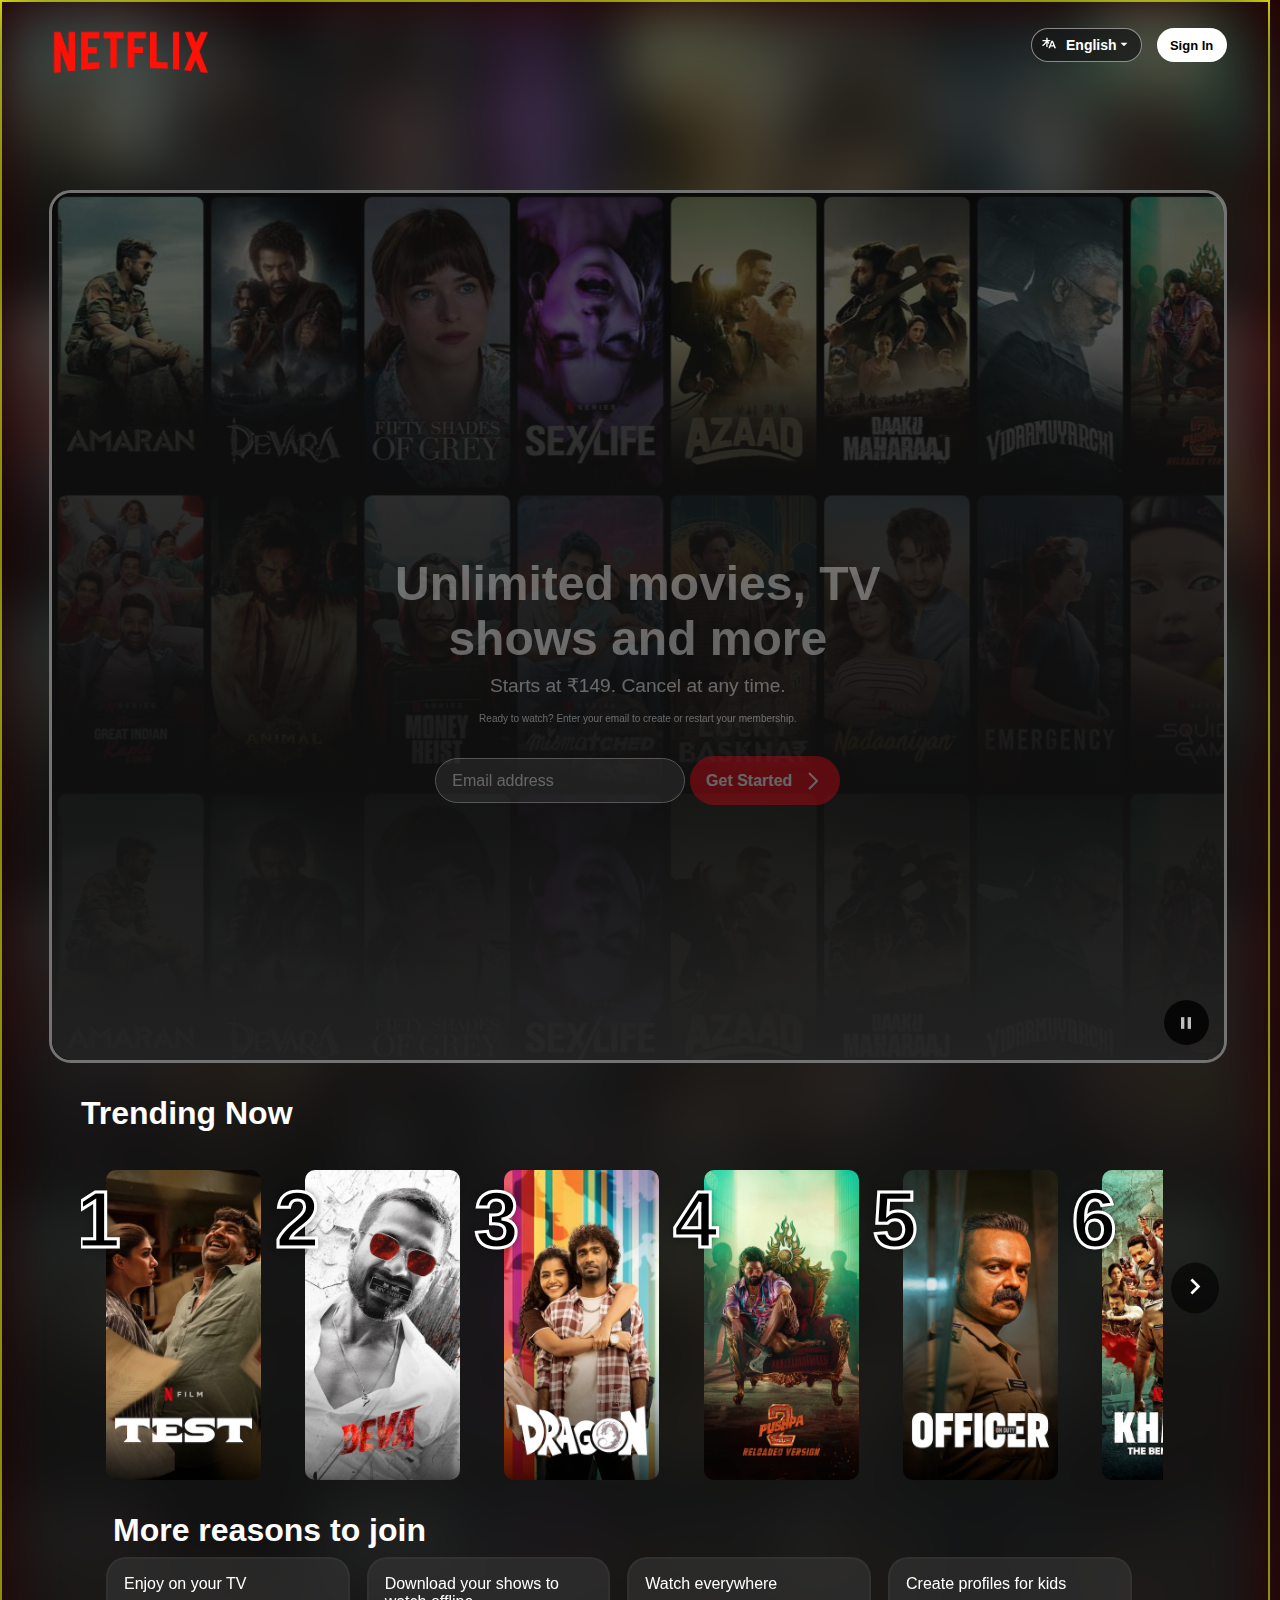
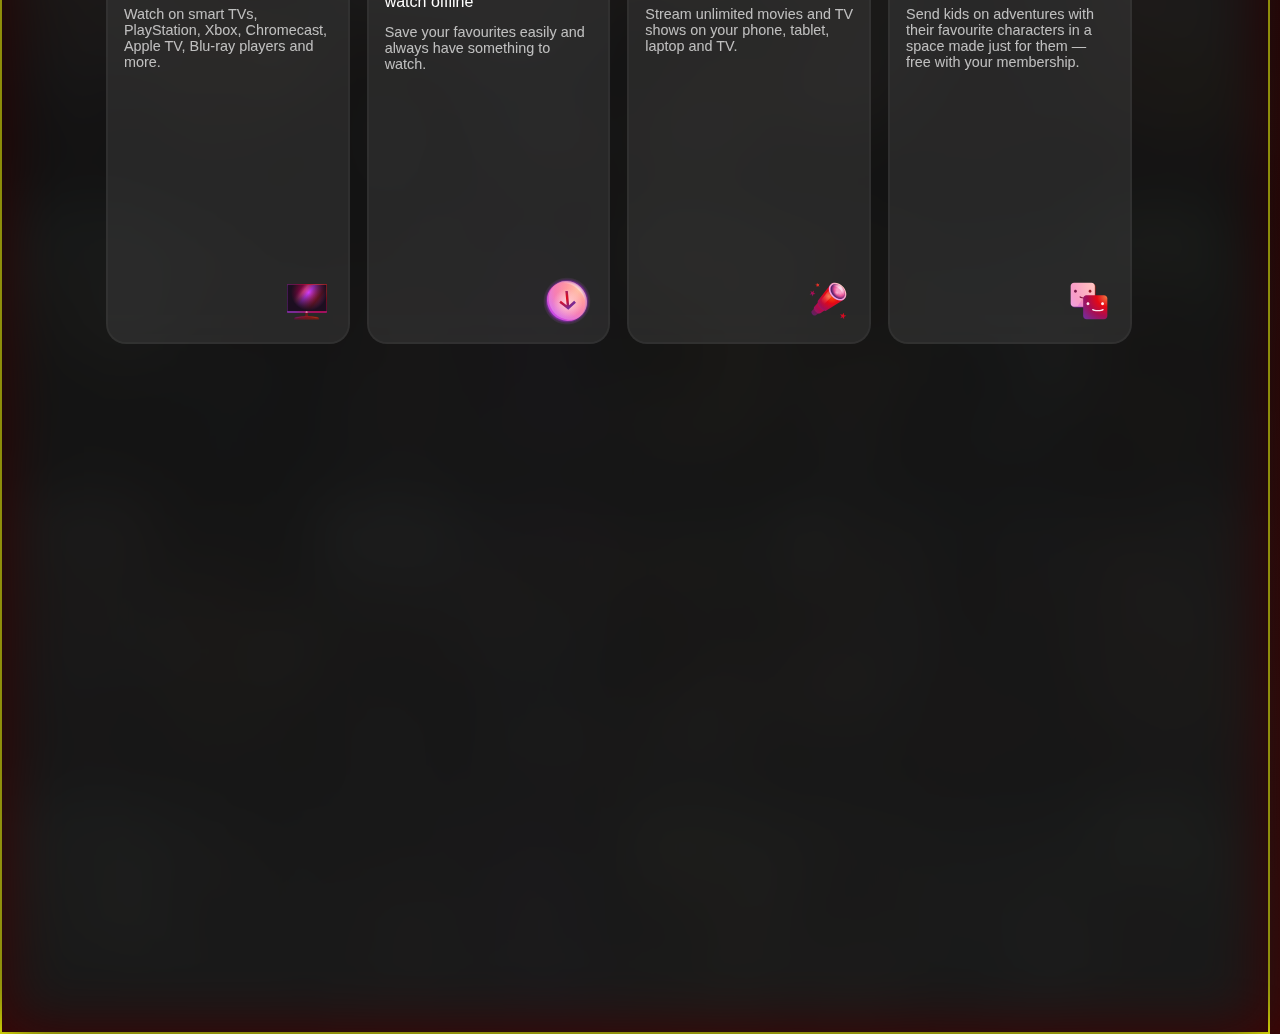
==== index.html @ 49d6fb06 "RESTORED" ====
<!DOCTYPE html>
<html lang="en">
<head>
    <meta charset="UTF-8">
    <meta name="viewport" content="width=device-width, initial-scale=1.0">
    <title>Netflix India – Watch TV Shows Online, Watch Movies Online</title>
    <link rel="stylesheet" href="style.css">
</head>
<body>
    <div class="mainnetflixcontainer">
        <div class="backgroundContainer">
            <div class="pinkOverlay"></div>
        </div>
        <div class="contentContainer">
            <header>
                <nav class="navbar">
                    <div class="navbarlogo">
                        <img class="logo" src="HEADER%20IMAGES/NETFLIX-LOGO.png" alt="Netflix Logo">
                        <img class="logosmall" src="HEADER%20IMAGES/NETFLIX-LOGO-SMALL.png" alt="Netflix Logo">
                    </div>
                    <div class="navbarbutton">
                        <div class="navbarlanguage">
                            <div class="language-container">
                                <div class="svglanguage">
                                    <svg xmlns="http://www.w3.org/2000/svg" fill="none" role="img" viewBox="0 0 16 16" width="16" height="16">
                                        <path fill-rule="evenodd" clip-rule="evenodd" d="M10.7668 5.33333L10.5038 5.99715L9.33974 8.9355L8.76866 10.377L7.33333 14H9.10751L9.83505 12.0326H13.4217L14.162 14H16L12.5665 5.33333H10.8278H10.7668ZM10.6186 9.93479L10.3839 10.5632H11.1036H12.8856L11.6348 7.2136L10.6186 9.93479ZM9.52722 4.84224C9.55393 4.77481 9.58574 4.71045 9.62211 4.64954H6.41909V2H4.926V4.64954H0.540802V5.99715H4.31466C3.35062 7.79015 1.75173 9.51463 0 10.4283C0.329184 10.7138 0.811203 11.2391 1.04633 11.5931C2.55118 10.6795 3.90318 9.22912 4.926 7.57316V12.6667H6.41909V7.51606C6.81951 8.15256 7.26748 8.76169 7.7521 9.32292L8.31996 7.88955C7.80191 7.29052 7.34631 6.64699 6.9834 5.99715H9.06968L9.52722 4.84224Z" fill="currentColor">
                                        </path>
                                    </svg>
                                </div>
                                <label>
                                    <select class="language-dropdown">
                                        <option value="en-IN">English</option>
                                        <option value="hi-IN">हिन्दी</option>
                                    </select>
                                </label>
                                <span class="selected-language">English</span>
                                <div class="svgdropdown">
                                    <svg xmlns="http://www.w3.org/2000/svg" fill="none" role="img" viewBox="0 0 16 16" width="16" height="16">
                                        <path fill-rule="evenodd" clip-rule="evenodd" d="M11.5976 6.5C11.7461 6.5 11.8204 6.67956 11.7154 6.78457L8.23574 10.2643C8.10555 10.3945 7.89445 10.3945 7.76425 10.2643L4.28457 6.78457C4.17956 6.67956 4.25393 6.5 4.40244 6.5H11.5976Z" fill="currentColor">
                                        </path>
                                    </svg>
                                </div>
                            </div>
                        </div>
                        <div class="navbarsignin">
                            <button class="signinButton" data-lang="signIn" data-en="Sign In" data-hi="साइन इन करें">
                                <b>Sign In</b>
                            </button>
                        </div>
                    </div>
                </nav>
            </header>
            <main>
                <div class="sectionsContainer">
                    <section class="bannerSection">
                        <div class="overlay"></div>
                        <div class="bannerContainer">
                            <h2 data-lang="heading" data-en="Unlimited movies, TV<br>shows and more"
                                data-hi="असीमित फिल्में, टीवी\nशो और अधिक">
                                Unlimited movies, TV<br>shows and more
                            </h2>
                            <h4 data-lang="price" data-en="Starts at ₹149. Cancel at any time."
                                data-hi="₹149 से शुरू। कभी भी रद्द करें।">
                                Starts at ₹149. Cancel at any time.
                            </h4>
                            <p data-lang="prompt" data-en="Ready to watch? Enter your email to create or restart your membership."
                               data-hi="देखने के लिए तैयार हैं? अपनी सदस्यता बनाने या पुनः शुरू करने के लिए अपना ईमेल दर्ज करें।">
                                Ready to watch? Enter your email to create or restart your membership.
                            </p>
                            <div class="inputContainer">
                                <label>
                                    <input class="emailInputBox" type="email"
                                           data-lang="placeholder"
                                           data-en="Email address"
                                           data-hi="ईमेल एड्रेस"
                                           placeholder="Email address"
                                           name="email" />
                                </label>
                                <button class="getStartedButton" data-lang="buttonText" data-en="Get Started"
                                        data-hi="शुरू करें">
                                    Get Started
                                    <svg xmlns="http://www.w3.org/2000/svg" fill="none" role="img" viewBox="0 0 24 24"
                                         width="24" height="24" data-icon="ChevronRightStandard" aria-hidden="true">
                                        <path fill-rule="evenodd" clip-rule="evenodd"
                                              d="M15.5859 12L8.29303 19.2928L9.70725 20.7071L17.7072 12.7071C17.8948 12.5195 18.0001 12.2652 18.0001 12C18.0001 11.7347 17.8948 11.4804 17.7072 11.2928L9.70724 3.29285L8.29303 4.70706L15.5859 12Z"
                                              fill="currentColor">
                                        </path>
                                    </svg>
                                </button>
                            </div>
                        </div>
                        <div class="playPauseIcon">
                            <svg xmlns="http://www.w3.org/2000/svg" fill="none" role="img" viewBox="0 0 16 16" width="15" height="25" data-icon="PauseSmall" aria-hidden="true">
                                <path fill-rule="evenodd" clip-rule="evenodd" d="M3.5 2C3.22386 2 3 2.22386 3 2.5V13.5C3 13.7761 3.22386 14 3.5 14H6.5C6.77614 14 7 13.7761 7 13.5V2.5C7 2.22386 6.77614 2 6.5 2H3.5ZM9.5 2C9.22386 2 9 2.22386 9 2.5V13.5C9 13.7761 9.22386 14 9.5 14H12.5C12.7761 14 13 13.7761 13 13.5V2.5C13 2.22386 12.7761 2 12.5 2H9.5Z" fill="currentColor"></path>
                            </svg>
                        </div>
                    </section>
                    <section id="trendingSection" class="trendingSection">
                        <h2 data-lang="trendingNow" data-en="Trending Now" data-hi="ट्रेंडिंग अब">Trending Now</h2>
                        <button id="leftBtn" class="scrollBtn left">
                            <svg xmlns="http://www.w3.org/2000/svg" width="24" height="24" fill="white" viewBox="0 0 24 24">
                                <path d="M15.41 7.41 14 6l-6 6 6 6 1.41-1.41L10.83 12z"/>
                            </svg>
                        </button>
                        <div class="carouselCardContainer" id="carousel">
                            <div class="carouselCard">
                                <div class="carouselNumberContainer">
                                    <span>1</span>
                                </div>
                                <div class="carouselImageContainer">
                                    <img src="MAIN IMAGES/TRENDING NOW/c1.png" alt="TEST">
                                </div>
                            </div>
                            <div class="carouselCard">
                                <div class="carouselNumberContainer">
                                    <span>2</span>
                                </div>
                                <div class="carouselImageContainer">
                                    <img src="MAIN IMAGES/TRENDING NOW/c2.png" alt="DEVA">
                                </div>
                            </div>
                            <div class="carouselCard">
                                <div class="carouselNumberContainer">
                                    <span>3</span>
                                </div>
                                <div class="carouselImageContainer">
                                    <img src="MAIN IMAGES/TRENDING NOW/c3.png" alt="DRAGON">
                                </div>
                            </div>
                            <div class="carouselCard">
                                <div class="carouselNumberContainer">
                                    <span>4</span>
                                </div>
                                <div class="carouselImageContainer">
                                    <img src="MAIN IMAGES/TRENDING NOW/c4.png" alt="PUSHPA 2">
                                </div>
                            </div>
                            <div class="carouselCard">
                                <div class="carouselNumberContainer">
                                    <span>5</span>
                                </div>
                                <div class="carouselImageContainer">
                                    <img src="MAIN IMAGES/TRENDING NOW/c5.png" alt="OFFICER">
                                </div>
                            </div>
                            <div class="carouselCard">
                                <div class="carouselNumberContainer">
                                    <span>6</span>
                                </div>
                                <div class="carouselImageContainer">
                                    <img src="MAIN IMAGES/TRENDING NOW/c6.png" alt="KAHKEE">
                                </div>
                            </div>
                            <div class="carouselCard">
                                <div class="carouselNumberContainer">
                                    <span>7</span>
                                </div>
                                <div class="carouselImageContainer">
                                    <img src="MAIN IMAGES/TRENDING NOW/c7.png" alt="SQUID GAME">
                                </div>
                            </div>
                            <div class="carouselCard">
                                <div class="carouselNumberContainer">
                                    <span>8</span>
                                </div>
                                <div class="carouselImageContainer">
                                    <img src="MAIN IMAGES/TRENDING NOW/c8.png" alt="RAW">
                                </div>
                            </div>
                            <div class="carouselCard">
                                <div class="carouselNumberContainer">
                                    <span>9</span>
                                </div>
                                <div class="carouselImageContainer">
                                    <img src="MAIN IMAGES/TRENDING NOW/c9.png" alt=KARMA>
                                </div>
                            </div>
                            <div class="carouselCard">
                                <div class="carouselNumberContainer">
                                    <span>10</span>
                                </div>
                                <div class="carouselImageContainer">
                                    <img src="MAIN IMAGES/TRENDING NOW/c10.png" alt="VIDAAMUYARCHI">
                                </div>
                            </div>
                        </div>
                        <button id="rightBtn" class="scrollBtn right">
                            <svg xmlns="http://www.w3.org/2000/svg" width="24" height="24" fill="white" viewBox="0 0 24 24">
                                <path d="M8.59 16.59 13.17 12 8.59 7.41 10 6l6 6-6 6z"/>
                            </svg>
                        </button>
                    </section>
                    <section id="reasonToJoinSection" class="reasonToJoinSection">
                        <h2 data-lang="reasonsToJoin" data-en="More reasons to join" data-hi="शामिल होने की ज़्यादा वजहें">More reasons to join</h2>
                        <div class="reasonsConatiner">
                            <div class="reasonCard reasonCard1">
                                <div class="reasonCardUpperContent">
                                    <h2 data-lang="enjoyOnTV" data-en="Enjoy on your TV" data-hi="अपने टीवी पर आनंद लें">Enjoy on your TV</h2>
                                    <p data-lang="enjoyOnTVText" data-en="Watch on smart TVs, PlayStation, Xbox, Chromecast, Apple TV, Blu-ray players and more." data-hi="स्मार्ट टीवी, PlayStation, Xbox, Chromecast, Apple TV, Blu-ray प्लेयर के साथ ही दूसरे डिवाइस पर भी देखें.">Watch on smart TVs, PlayStation, Xbox, Chromecast, Apple TV, Blu-ray players and more.</p>
                                </div>
                                <div class="reasonCardLowerContent">
                                    <svg width="72" height="72" viewBox="0 0 72 72" fill="none"><g id="television-core-small"><path id="Vector" fill-rule="evenodd" clip-rule="evenodd" d="M37.2 53.3992C37.2 52.7365 36.6628 52.1992 36 52.1992H34.8C34.1373 52.1992 33.6 52.7365 33.6 53.3992V56.2636C33.6 56.9129 33.0834 57.4433 32.4347 57.4739C30.3013 57.5744 28.1719 57.7834 26.0546 58.1011L19.444 59.0926C18.2692 59.2688 17.4 60.2782 17.4 61.4662V62.0992C17.4 62.4304 17.6686 62.6992 18 62.6992H52.8C53.1314 62.6992 53.4 62.4304 53.4 62.0992V61.4662C53.4 60.2782 52.5309 59.2688 51.3561 59.0926L44.7454 58.1011C42.6282 57.7834 40.4987 57.5744 38.3653 57.4739C37.7167 57.4433 37.2 56.9129 37.2 56.2636V53.3992Z" fill="url(#paint0_radial_5179_1308)"></path><path id="Vector_2" d="M18.6 60.7388C18.6 60.2306 18.9587 59.796 19.4602 59.711C22.0196 59.2775 29.7585 58.0508 35.4 58.0508C41.0415 58.0508 48.7804 59.2775 51.3398 59.711C51.8412 59.796 52.2 60.2306 52.2 60.7388C52.2 60.902 52.0575 61.0268 51.8967 61.0004C50.1219 60.707 40.9704 59.2409 35.4 59.2409C29.8295 59.2409 20.678 60.707 18.9033 61.0004C18.7425 61.0268 18.6 60.902 18.6 60.7388Z" fill="url(#paint1_radial_5179_1308)"></path><path id="Vector_3" d="M63 12H8.99995C8.00584 12 7.19995 12.8059 7.19995 13.8V51.6C7.19995 52.5941 8.00584 53.4 8.99995 53.4H63C63.9941 53.4 64.8 52.5941 64.8 51.6V13.8C64.8 12.8059 63.9941 12 63 12Z" fill="url(#paint2_linear_5179_1308)"></path><path id="Vector_4" d="M63 12H8.99995C8.00584 12 7.19995 12.8059 7.19995 13.8V51.6C7.19995 52.5941 8.00584 53.4 8.99995 53.4H63C63.9941 53.4 64.8 52.5941 64.8 51.6V13.8C64.8 12.8059 63.9941 12 63 12Z" fill="url(#paint3_radial_5179_1308)"></path><path id="Vector_5" fill-rule="evenodd" clip-rule="evenodd" d="M8.99995 12.6H63C63.663 12.6 64.2 13.1372 64.2 13.8V50.4H7.79995V13.8C7.79995 13.1372 8.33719 12.6 8.99995 12.6ZM7.19995 50.4V13.8C7.19995 12.8059 8.00581 12 8.99995 12H63C63.9942 12 64.8 12.8059 64.8 13.8V50.4V51.6C64.8 52.5941 63.9942 53.4 63 53.4H8.99995C8.00581 53.4 7.19995 52.5941 7.19995 51.6V50.4Z" fill="url(#paint4_radial_5179_1308)"></path><path id="Vector_6" d="M35.4 52.8C36.3941 52.8 37.2 52.3971 37.2 51.9C37.2 51.4029 36.3941 51 35.4 51C34.4059 51 33.6 51.4029 33.6 51.9C33.6 52.3971 34.4059 52.8 35.4 52.8Z" fill="url(#paint5_radial_5179_1308)"></path></g><defs><radialGradient id="paint0_radial_5179_1308" cx="0" cy="0" r="1" gradientUnits="userSpaceOnUse" gradientTransform="translate(50.3269 49.3723) rotate(118.526) scale(55.1579 46.2871)"><stop stop-color="#802600"></stop><stop offset="0.333333" stop-color="#6F181D"></stop><stop offset="0.666667" stop-color="#5B1333"></stop><stop offset="1" stop-color="#391945"></stop></radialGradient><radialGradient id="paint1_radial_5179_1308" cx="0" cy="0" r="1" gradientUnits="userSpaceOnUse" gradientTransform="translate(48.1077 53.6128) rotate(158.116) scale(32.7275 42.219)"><stop stop-color="#99421D"></stop><stop offset="0.333333" stop-color="#99161D"></stop><stop offset="0.666667" stop-color="#7D1845"></stop><stop offset="1" stop-color="#59216E"></stop></radialGradient><linearGradient id="paint2_linear_5179_1308" x1="10.4727" y1="14.9572" x2="56.1755" y2="51.4814" gradientUnits="userSpaceOnUse"><stop stop-color="#99161D"></stop><stop offset="0.245283" stop-color="#CA005B"></stop><stop offset="0.346698" stop-color="#FF479A"></stop><stop offset="0.46934" stop-color="#CC3CFF"></stop><stop offset="0.735849" stop-color="#BC1A22"></stop><stop offset="1" stop-color="#C94FF5"></stop></linearGradient><radialGradient id="paint3_radial_5179_1308" cx="0" cy="0" r="1" gradientUnits="userSpaceOnUse" gradientTransform="translate(38.6181 23.8286) rotate(90) scale(25.9571 25.8545)"><stop stop-color="#1C0E20" stop-opacity="0"></stop><stop offset="1" stop-color="#1C0E20"></stop></radialGradient><radialGradient id="paint4_radial_5179_1308" cx="0" cy="0" r="1" gradientUnits="userSpaceOnUse" gradientTransform="translate(54 20.1938) rotate(144.293) scale(47.2897 44.8232)"><stop stop-color="#EF7744"></stop><stop offset="0.333333" stop-color="#E50914"></stop><stop offset="0.666667" stop-color="#A70D53"></stop><stop offset="1" stop-color="#792A95"></stop></radialGradient><radialGradient id="paint5_radial_5179_1308" cx="0" cy="0" r="1" gradientUnits="userSpaceOnUse" gradientTransform="translate(36.525 51.3562) rotate(135) scale(4.58735)"><stop stop-color="#FFDCCC"></stop><stop offset="0.333333" stop-color="#FFBDC0"></stop><stop offset="0.666667" stop-color="#F89DC6"></stop><stop offset="1" stop-color="#E4A1FA"></stop></radialGradient></defs></svg>
                                </div>
                            </div>
                            <div class="reasonCard reasonCard1">
                                <div class="reasonCardUpperContent">
                                    <h2 data-lang="downloadShows" data-en="Download your shows to watch offline" data-hi="ऑफ़लाइन देखने के लिए अपने शो डाउनलोड करें">Download your shows to watch offline</h2>
                                    <p data-lang="downloadShowsText" data-en="Save your favourites easily and always have something to watch." data-hi="अपने पसंदीदा शो और फ़िल्में सेव करें, ताकि आप कभी भी इन्हें देख सकें.">Save your favourites easily and always have something to watch.</p>
                                </div>
                                <div class="reasonCardLowerContent">
                                    <svg width="72" height="72" viewBox="0 0 72 72" fill="none"><g id="download-core-small"><path id="Vector" d="M36 70.2008C54.8882 70.2008 70.2001 54.8889 70.2001 36.0008C70.2001 17.1126 54.8882 1.80078 36 1.80078C17.1119 1.80078 1.80005 17.1126 1.80005 36.0008C1.80005 54.8889 17.1119 70.2008 36 70.2008Z" fill="url(#paint0_radial_5179_7940)"></path><path id="Vector_2" opacity="0.4" d="M64.7658 36.195C65.5206 51.5916 53.7908 63.5824 38.5668 62.977C23.3428 62.3722 10.3893 49.4 9.63446 34.0034C8.87954 18.6068 20.6091 6.61594 35.8331 7.22116C51.0571 7.82638 64.0104 20.7984 64.7658 36.195Z" fill="url(#paint1_radial_5179_7940)"></path><path id="Vector_3" d="M62.3657 37.9958C63.1205 53.3924 51.3908 65.3832 36.1668 64.7778C20.9428 64.173 7.9893 51.2008 7.23444 35.8041C6.47952 20.4075 18.2091 8.41672 33.4331 9.02194C48.6571 9.62716 61.6103 22.5992 62.3657 37.9958Z" fill="url(#paint2_radial_5179_7940)"></path><path id="Vector_4" opacity="0.5" d="M64.7658 36.195C65.5206 51.5916 53.7908 63.5824 38.5668 62.977C23.3428 62.3722 10.3893 49.4 9.63446 34.0034C8.87954 18.6068 20.6091 6.61594 35.8331 7.22116C51.0571 7.82638 64.0104 20.7984 64.7658 36.195Z" fill="url(#paint3_radial_5179_7940)"></path><path id="Vector_5" opacity="0.6" d="M36.9 60.6C48.6636 60.6 58.2 51.0637 58.2 39.3C58.2 27.5363 48.6636 18 36.9 18C25.1363 18 15.6 27.5363 15.6 39.3C15.6 51.0637 25.1363 60.6 36.9 60.6Z" fill="url(#paint4_radial_5179_7940)"></path><path id="Vector_6" fill-rule="evenodd" clip-rule="evenodd" d="M39.0849 42.2727L46.3387 35.76L48.8945 38.5142L38.9118 47.477L37.8466 48.4333L36.6071 47.477L24.9899 38.5142L27.0434 35.76L35.4849 42.2727L33.6 21.6016H37.2L39.0849 42.2727Z" fill="url(#paint5_radial_5179_7940)"></path><path id="Vector_7" opacity="0.4" fill-rule="evenodd" clip-rule="evenodd" d="M61.6566 34.9618C61.7832 35.3893 62.391 35.3233 62.3694 34.878C61.6962 21.1369 50.1509 9.55975 36.5817 9.01957C34.4606 8.93515 32.4155 9.12541 30.4772 9.55909C30.0745 9.64915 30.1575 10.2082 30.5697 10.2246C45.0094 10.7979 57.6246 21.2971 61.6566 34.9618Z" fill="url(#paint6_radial_5179_7940)"></path></g><defs><radialGradient id="paint0_radial_5179_7940" cx="0" cy="0" r="1" gradientUnits="userSpaceOnUse" gradientTransform="translate(36.0001 36.1837) rotate(-90) scale(34.3829)"><stop offset="0.782019" stop-color="#982DBE"></stop><stop offset="0.906819" stop-color="#B038DC" stop-opacity="0.2"></stop><stop offset="1" stop-color="#E4A1FA" stop-opacity="0"></stop></radialGradient><radialGradient id="paint1_radial_5179_7940" cx="0" cy="0" r="1" gradientUnits="userSpaceOnUse" gradientTransform="translate(52.9937 20.0992) rotate(135) scale(49.9836)"><stop stop-color="#FFDCCC"></stop><stop offset="0.333333" stop-color="#FFBDC0"></stop><stop offset="0.666667" stop-color="#F89DC6"></stop><stop offset="1" stop-color="#E4A1FA"></stop></radialGradient><radialGradient id="paint2_radial_5179_7940" cx="0" cy="0" r="1" gradientUnits="userSpaceOnUse" gradientTransform="translate(52.7999 19.6937) rotate(135) scale(53.1037)"><stop stop-color="#FFA984"></stop><stop offset="0.333333" stop-color="#FF787F"></stop><stop offset="0.666667" stop-color="#F45FA2"></stop><stop offset="1" stop-color="#C44AF1"></stop></radialGradient><radialGradient id="paint3_radial_5179_7940" cx="0" cy="0" r="1" gradientUnits="userSpaceOnUse" gradientTransform="translate(52.9937 20.0992) rotate(135) scale(49.9836)"><stop stop-color="#FFDCCC"></stop><stop offset="0.333333" stop-color="#FFBDC0"></stop><stop offset="0.666667" stop-color="#F89DC6"></stop><stop offset="1" stop-color="#E4A1FA"></stop></radialGradient><radialGradient id="paint4_radial_5179_7940" cx="0" cy="0" r="1" gradientUnits="userSpaceOnUse" gradientTransform="translate(36.9 39.3) scale(21.3)"><stop stop-color="white"></stop><stop offset="1" stop-color="white" stop-opacity="0"></stop></radialGradient><radialGradient id="paint5_radial_5179_7940" cx="0" cy="0" r="1" gradientUnits="userSpaceOnUse" gradientTransform="translate(31.2 32.1016) rotate(39.5226) scale(15.5567)"><stop stop-color="#EF7744"></stop><stop offset="0.2406" stop-color="#E50914"></stop><stop offset="1" stop-color="#792A95"></stop></radialGradient><radialGradient id="paint6_radial_5179_7940" cx="0" cy="0" r="1" gradientUnits="userSpaceOnUse" gradientTransform="translate(50.7 21.3) rotate(-180) scale(30)"><stop stop-color="white"></stop><stop offset="1" stop-color="white" stop-opacity="0"></stop></radialGradient></defs></svg>
                                </div>
                            </div>
                            <div class="reasonCard reasonCard1">
                                <div class="reasonCardUpperContent">
                                    <h2 data-lang="watchEverywhere" data-en="Watch everywhere" data-hi="हर जगह देखें">Watch everywhere</h2>
                                    <p data-lang="watchEverywhereText" data-en="Stream unlimited movies and TV shows on your phone, tablet, laptop and TV." data-hi="बिना ज़्यादा पेमेंट किए, अपने फ़ोन, टैबलेट, लैपटॉप और टीवी पर अनलिमिटेड फ़िल्में और टीवी शो स्ट्रीम करें.">Stream unlimited movies and TV shows on your phone, tablet, laptop and TV.</p>
                                </div>
                                <div class="reasonCardLowerContent">
                                    <svg width="72" height="72" viewBox="0 0 72 72" fill="none"><g id="telescope-core-small"><path id="Vector" d="M24.0492 36.6016L33.6 46.3898L17.8029 56.8633C17.8029 56.8633 15.8891 57.6983 13.625 55.2638C11.361 52.8293 12.1235 51.238 12.1235 51.238L24.0492 36.6016Z" fill="url(#paint0_radial_5179_1664)"></path><path id="Vector_2" d="M25.0344 34.1992L36 46.151L25.0616 53.8043C25.0616 53.8043 21.8289 55.0984 18.0987 51.0172C14.3686 46.9358 15.9198 44.5105 15.9198 44.5105L25.0344 34.1992Z" fill="url(#paint1_radial_5179_1664)"></path><path id="Vector_3" d="M39 13.0195L59.1 33.6788L32.5325 50.4142C32.5325 50.4142 28.7459 50.2552 24.3978 45.4897C20.0498 40.7243 21.4096 35.8101 21.4096 35.8101L39 13.0195Z" fill="url(#paint2_radial_5179_1664)"></path><path id="Vector_4" d="M57.6709 15.3516C63.1044 21.2807 63.9858 29.2883 59.6386 33.2371C55.2916 37.186 47.3628 35.5806 41.9292 29.6515C36.4954 23.7224 35.6145 15.7148 39.9615 11.766C44.3084 7.81716 52.2372 9.42252 57.6709 15.3516Z" fill="url(#paint3_radial_5179_1664)"></path><path id="Vector_5" d="M58.3787 31.255C54.8121 34.5032 48.2143 33.0817 43.6421 28.0798C39.07 23.078 38.2547 16.39 41.8213 13.1419C45.3879 9.89364 51.9857 11.3152 56.5579 16.3171C61.1298 21.3189 61.9452 28.0069 58.3787 31.255Z" fill="url(#paint4_radial_5179_1664)"></path><path id="Vector_6" opacity="0.85" d="M59.6783 28.823C60.576 24.1785 59.6544 20.5934 56.1603 16.6199C52.6662 12.6464 47.3508 10.8657 43.7796 12.7598C39.371 15.098 48.3734 13.5961 53.4577 19.5815C57.8259 24.724 58.8516 33.1009 59.6783 28.823Z" fill="url(#paint5_radial_5179_1664)"></path><path id="Vector_7" opacity="0.4" d="M50.3979 25.2452C50.4549 26.7239 49.2932 27.7677 47.8032 27.5766C46.3131 27.3856 45.059 26.032 45.002 24.5532C44.945 23.0745 46.1067 22.0307 47.5968 22.2218C49.0868 22.4128 50.341 23.7664 50.3979 25.2452Z" fill="url(#paint6_radial_5179_1664)"></path><path id="Vector_8" opacity="0.6" d="M36.9217 21.0039L26.4258 34.3627C26.3297 36.4604 28.2903 39.5534 30.0334 40.8344L41.2345 29.9105C39.6 28.2005 36.9591 24.1025 36.9217 21.0039Z" fill="url(#paint7_radial_5179_1664)"></path><path id="Vector_9" fill-rule="evenodd" clip-rule="evenodd" d="M20.0576 9.60156L21.479 11.7187L24 11.0654L22.3575 13.0272L23.7789 15.1444L21.3424 14.2397L19.7 16.2016L19.8365 13.6806L17.4 12.7759L19.9209 12.1225L20.0576 9.60156ZM58.776 52.8016L58.9623 56.4685L62.4 57.4188L59.0774 58.7347L59.2637 62.4016L57.0239 59.548L53.7014 60.8638L55.6397 57.7843L53.4 54.9307L56.8377 55.8811L58.776 52.8016ZM15.206 24.2101L15.8768 21.0016L13.4793 23.1964L10.6853 21.5563L11.9975 24.553L9.59998 26.7478L12.8085 26.405L14.1207 29.4016L14.7915 26.1931L18 25.8502L15.206 24.2101Z" fill="url(#paint8_linear_5179_1664)"></path></g><defs><radialGradient id="paint0_radial_5179_1664" cx="0" cy="0" r="1" gradientUnits="userSpaceOnUse" gradientTransform="translate(36.6875 32.7016) rotate(135) scale(34.9134)"><stop stop-color="#99421D"></stop><stop offset="0.333333" stop-color="#99161D"></stop><stop offset="0.666667" stop-color="#7D1845"></stop><stop offset="1" stop-color="#59216E"></stop></radialGradient><radialGradient id="paint1_radial_5179_1664" cx="0" cy="0" r="1" gradientUnits="userSpaceOnUse" gradientTransform="translate(42.5937 27.2992) rotate(135) scale(44.5477 44.5279)"><stop stop-color="#EF7744"></stop><stop offset="0.333333" stop-color="#E50914"></stop><stop offset="0.666667" stop-color="#A70D53"></stop><stop offset="1" stop-color="#792A95"></stop></radialGradient><radialGradient id="paint2_radial_5179_1664" cx="0" cy="0" r="1" gradientUnits="userSpaceOnUse" gradientTransform="translate(42.3 29.106) rotate(135) scale(31.8127)"><stop stop-color="#FB540D"></stop><stop offset="0.333333" stop-color="#E50914"></stop><stop offset="0.666667" stop-color="#A70D53"></stop><stop offset="1" stop-color="#792A95"></stop></radialGradient><radialGradient id="paint3_radial_5179_1664" cx="0" cy="0" r="1" gradientUnits="userSpaceOnUse" gradientTransform="translate(57.675 14.7078) rotate(134.326) scale(24.0433 24.0367)"><stop stop-color="#FFDCCC"></stop><stop offset="0.333333" stop-color="#FFBDC0"></stop><stop offset="0.666667" stop-color="#F89DC6"></stop><stop offset="1" stop-color="#E4A1FA"></stop></radialGradient><radialGradient id="paint4_radial_5179_1664" cx="0" cy="0" r="1" gradientUnits="userSpaceOnUse" gradientTransform="translate(52.1305 21.273) rotate(141.875) scale(9.87138 12.8159)"><stop offset="0.307292" stop-color="#F89DC6"></stop><stop offset="0.645392" stop-color="#E75094"></stop><stop offset="1" stop-color="#59216E"></stop></radialGradient><radialGradient id="paint5_radial_5179_1664" cx="0" cy="0" r="1" gradientUnits="userSpaceOnUse" gradientTransform="translate(55.8 15.6) rotate(135) scale(13.1522)"><stop stop-color="white"></stop><stop offset="1" stop-color="white" stop-opacity="0"></stop></radialGradient><radialGradient id="paint6_radial_5179_1664" cx="0" cy="0" r="1" gradientUnits="userSpaceOnUse" gradientTransform="translate(49.2362 22.9648) rotate(131.079) scale(5.08644 6.006)"><stop stop-color="white"></stop><stop offset="1" stop-color="white" stop-opacity="0"></stop></radialGradient><radialGradient id="paint7_radial_5179_1664" cx="0" cy="0" r="1" gradientUnits="userSpaceOnUse" gradientTransform="translate(36.8758 29.1353) rotate(137.622) scale(13.5764)"><stop stop-color="#FFA984"></stop><stop offset="1" stop-color="#F7636B" stop-opacity="0"></stop></radialGradient><linearGradient id="paint8_linear_5179_1664" x1="44.65" y1="27.9016" x2="24.25" y2="48.3016" gradientUnits="userSpaceOnUse"><stop stop-color="#EF7744"></stop><stop offset="0.333333" stop-color="#E50914"></stop><stop offset="0.666667" stop-color="#A70D53"></stop><stop offset="1" stop-color="#792A95"></stop></linearGradient></defs></svg>
                                </div>
                            </div>
                            <div class="reasonCard reasonCard1">
                                <div class="reasonCardUpperContent">
                                    <h2 data-lang="createProfiles" data-en="Create profiles for kids" data-hi="बच्चों के लिए प्रोफ़ाइल बनाएं">Create profiles for kids</h2>
                                    <p data-lang="createProfilesText" data-en="Send kids on adventures with their favourite characters in a space made just for them — free with your membership." data-hi="बच्चों को अपने पसंदीदा किरदारों के साथ उस रोमांचक सफ़र पर जाने दें जो सिर्फ़ उनके लिए ही है - आपकी मेंबरशिप के साथ फ़्री.">Send kids on adventures with their favourite characters in a space made just for them — free with your membership.</p>
                                </div>
                                <div class="reasonCardLowerContent">
                                    <svg width="72" height="72" viewBox="0 0 72 72" fill="none"><g id="profiles-core-small"><path id="Vector" d="M10.8 15.6008C10.8 12.9499 12.949 10.8008 15.5999 10.8008H40.8C43.4509 10.8008 45.6 12.9498 45.6 15.6008V40.8007C45.6 43.4516 43.4509 45.6007 40.8 45.6007H15.6C12.949 45.6007 10.8 43.4517 10.8 40.8007V15.6008Z" fill="url(#paint0_radial_5179_7919)"></path><path id="Vector_2" d="M9.59998 14.4016C9.59998 11.7506 11.749 9.60162 14.4 9.60156H39.6C42.251 9.60156 44.4 11.7506 44.4 14.4016V39.6015C44.4 42.2525 42.251 44.4015 39.6 44.4015H14.4C11.749 44.4016 9.59998 42.2525 9.59998 39.6015V14.4016Z" fill="url(#paint1_radial_5179_7919)"></path><path id="Vector_3" d="M18.6 21.9008C18.6 23.0606 17.6598 24.0008 16.5 24.0008C15.3402 24.0008 14.4 23.0606 14.4 21.9008C14.4 20.741 15.3402 19.8008 16.5 19.8008C17.6598 19.8008 18.6 20.741 18.6 21.9008Z" fill="url(#paint2_radial_5179_7919)"></path><path id="Vector_4" d="M39.6 21.9008C39.6 23.0606 38.6598 24.0008 37.5 24.0008C36.3402 24.0008 35.4 23.0606 35.4 21.9008C35.4 20.741 36.3402 19.8008 37.5 19.8008C38.6598 19.8008 39.6 20.741 39.6 21.9008Z" fill="url(#paint3_radial_5179_7919)"></path><path id="Vector_5" d="M23.6713 29.4501C23.2437 29.1967 22.6917 29.3379 22.4383 29.7655C22.1848 30.1932 22.3261 30.7452 22.7537 30.9986C23.8254 31.6337 26.769 32.7744 30.6375 32.7744C34.506 32.7744 37.4497 31.6337 38.5213 30.9986C38.949 30.7452 39.0902 30.1932 38.8368 29.7655C38.5834 29.3379 38.0313 29.1967 37.6037 29.4501C36.8191 29.9151 34.194 30.9744 30.6375 30.9744C27.081 30.9744 24.456 29.9151 23.6713 29.4501Z" fill="url(#paint4_radial_5179_7919)"></path><path id="Vector_6" opacity="0.35" d="M19.2 44.4016H28.2L32.4 27.6016C30.2787 28.1801 28.4542 29.5387 27.2921 31.4053L19.2 44.4016Z" fill="url(#paint5_radial_5179_7919)"></path><path id="Vector_7" d="M27.6 32.4016C27.6 29.7506 29.749 27.6016 32.4 27.6016L57.6 27.6016C60.2508 27.6016 62.4 29.7506 62.4 32.4016V57.6015C62.4 60.2524 60.2508 62.4016 57.6 62.4016H32.4C29.749 62.4016 27.6 60.2524 27.6 57.6016V32.4016Z" fill="url(#paint6_radial_5179_7919)"></path><path id="Vector_8" d="M36.6 39.9008C36.6 41.0606 35.6598 42.0008 34.5 42.0008C33.3402 42.0008 32.4 41.0606 32.4 39.9008C32.4 38.741 33.3402 37.8008 34.5 37.8008C35.6598 37.8008 36.6 38.741 36.6 39.9008Z" fill="url(#paint7_radial_5179_7919)"></path><path id="Vector_9" d="M57.6 39.9008C57.6 41.0606 56.6598 42.0008 55.5 42.0008C54.3402 42.0008 53.4 41.0606 53.4 39.9008C53.4 38.741 54.3402 37.8008 55.5 37.8008C56.6598 37.8008 57.6 38.741 57.6 39.9008Z" fill="url(#paint8_radial_5179_7919)"></path><path id="Vector_10" d="M41.8213 47.6025C41.3937 47.349 40.8416 47.4903 40.5882 47.9179C40.3348 48.3455 40.476 48.8976 40.9037 49.1509C41.9753 49.786 44.919 50.9267 48.7875 50.9267C52.656 50.9267 55.5996 49.786 56.6713 49.1509C57.0989 48.8976 57.2402 48.3455 56.9867 47.9179C56.7333 47.4903 56.1813 47.349 55.7537 47.6025C54.969 48.0674 52.344 49.1267 48.7875 49.1267C45.231 49.1267 42.6059 48.0674 41.8213 47.6025Z" fill="url(#paint9_radial_5179_7919)"></path></g><defs><radialGradient id="paint0_radial_5179_7919" cx="0" cy="0" r="1" gradientUnits="userSpaceOnUse" gradientTransform="translate(39.075 17.6882) rotate(135) scale(32.8097)"><stop stop-color="#99421D"></stop><stop offset="0.333333" stop-color="#99161D"></stop><stop offset="0.666667" stop-color="#7D1845"></stop><stop offset="1" stop-color="#59216E"></stop></radialGradient><radialGradient id="paint1_radial_5179_7919" cx="0" cy="0" r="1" gradientUnits="userSpaceOnUse" gradientTransform="translate(62.4 8.70157) rotate(133.87) scale(75.3216)"><stop stop-color="#FFDCCC"></stop><stop offset="0.333333" stop-color="#FFBDC0"></stop><stop offset="0.666667" stop-color="#F89DC6"></stop><stop offset="1" stop-color="#E4A1FA"></stop></radialGradient><radialGradient id="paint2_radial_5179_7919" cx="0" cy="0" r="1" gradientUnits="userSpaceOnUse" gradientTransform="translate(60.3 11.1008) rotate(133.939) scale(68.7426 55.9547)"><stop stop-color="#99421D"></stop><stop offset="0.333333" stop-color="#99161D"></stop><stop offset="0.666667" stop-color="#7D1845"></stop><stop offset="1" stop-color="#59216E"></stop></radialGradient><radialGradient id="paint3_radial_5179_7919" cx="0" cy="0" r="1" gradientUnits="userSpaceOnUse" gradientTransform="translate(60.3 11.1008) rotate(133.939) scale(68.7426 55.9547)"><stop stop-color="#99421D"></stop><stop offset="0.333333" stop-color="#99161D"></stop><stop offset="0.666667" stop-color="#7D1845"></stop><stop offset="1" stop-color="#59216E"></stop></radialGradient><radialGradient id="paint4_radial_5179_7919" cx="0" cy="0" r="1" gradientUnits="userSpaceOnUse" gradientTransform="translate(60.3 11.0994) rotate(133.939) scale(68.7426 55.9548)"><stop stop-color="#99421D"></stop><stop offset="0.333333" stop-color="#99161D"></stop><stop offset="0.666667" stop-color="#7D1845"></stop><stop offset="1" stop-color="#59216E"></stop></radialGradient><radialGradient id="paint5_radial_5179_7919" cx="0" cy="0" r="1" gradientUnits="userSpaceOnUse" gradientTransform="translate(39.6 27.9016) rotate(135) scale(23.3345)"><stop stop-color="#FFA984"></stop><stop offset="0.333333" stop-color="#FF787F"></stop><stop offset="0.666667" stop-color="#F45FA2"></stop><stop offset="1" stop-color="#C44AF1"></stop></radialGradient><radialGradient id="paint6_radial_5179_7919" cx="0" cy="0" r="1" gradientUnits="userSpaceOnUse" gradientTransform="translate(61.8 29.7016) rotate(135) scale(43.2749)"><stop stop-color="#EF7744"></stop><stop offset="0.333333" stop-color="#E50914"></stop><stop offset="0.666667" stop-color="#A70D53"></stop><stop offset="1" stop-color="#792A95"></stop></radialGradient><radialGradient id="paint7_radial_5179_7919" cx="0" cy="0" r="1" gradientUnits="userSpaceOnUse" gradientTransform="translate(62.1 11.1008) rotate(137.146) scale(73.6614 60.3576)"><stop stop-color="#FFDCCC"></stop><stop offset="0.333333" stop-color="#FDF6F6"></stop><stop offset="0.666667" stop-color="#FADCE9"></stop><stop offset="1" stop-color="#E4A1FA"></stop></radialGradient><radialGradient id="paint8_radial_5179_7919" cx="0" cy="0" r="1" gradientUnits="userSpaceOnUse" gradientTransform="translate(62.1 11.1008) rotate(137.146) scale(73.6614 60.3576)"><stop stop-color="#FFDCCC"></stop><stop offset="0.333333" stop-color="#FDF6F6"></stop><stop offset="0.666667" stop-color="#FADCE9"></stop><stop offset="1" stop-color="#E4A1FA"></stop></radialGradient><radialGradient id="paint9_radial_5179_7919" cx="0" cy="0" r="1" gradientUnits="userSpaceOnUse" gradientTransform="translate(62.1 11.1017) rotate(137.146) scale(73.6614 60.3576)"><stop stop-color="#FFDCCC"></stop><stop offset="0.333333" stop-color="#FDF6F6"></stop><stop offset="0.666667" stop-color="#FADCE9"></stop><stop offset="1" stop-color="#E4A1FA"></stop></radialGradient></defs></svg>
                                </div>
                            </div>
                        </div>
                    </section>
                </div>
            </main>
        </div>
    </div>
</body>
<script src="script.js"></script>
</html>
---- style.css ----
* {
    margin: 0;
    padding: 0;
    box-sizing: border-box;
}
body {
    background: linear-gradient(to bottom, #270101 10%, #230101 50%, #3e0202 100%);
    min-height: 150vh;
    font-family: 'Montserrat', 'Arial Black', sans-serif;
    padding-right: 10px;
    overflow-y: auto;
    overflow-x: hidden;
}
.mainnetflixcontainer {
    border: 2px solid yellow;
    padding-top: 2px;
    transition: background 0.3s ease-in-out;
    position: relative;
    z-index: 0;
}
.backgroundContainer {
    background-image: url("MAIN IMAGES/BANNER/bannerimage.jpg");
    filter: blur(30px);
    height: 292vh;
    position: relative;
}
.pinkOverlay {
    background: linear-gradient(360deg, #202020 -30%,rgba(18, 18, 18, 0.94) 31.45%,rgba(19, 19, 19, 0.79) 75%,rgba(18, 18, 18, 0.55) 84.5%);
    height: 100%;
    width: 100%;
}
.contentContainer {
    position: absolute;
    top: 0;
    padding: 0 2rem;
}
nav {
    display: flex;
    background: transparent;
    height: 20vh;
    padding-top: 10px;
    position: relative;
    z-index: 1;
}
.navbarlogo {
    width: 50%;
}
.logo {
    width: 32.5%;
    filter: brightness(1.5) contrast(2) sepia(0.5) saturate(2);
}
.logosmall {
    display: none;
    width: 40px;
    filter: brightness(1.5) contrast(2) sepia(0.5) saturate(2);
}
@media screen and (max-width: 960px) {
    .logo {
        display: none;
    }
    .logosmall {
        display: block;
    }
}
.navbarbutton {
    display: flex;
    justify-content: flex-end;
    width: 50%;
    padding-top: 16px;
    margin-right: 10px;
}
.navbarlanguage {
    display: flex;
    align-items: center;
    justify-content: center;
    background-color: rgba(22, 22, 22, 0.7);
    border: 1px solid rgba(255, 248, 248, 0.5);
    border-radius: 50px;
    cursor: pointer;
    padding: 7px 10px;
    position: relative;
    height: 34px;
    width: fit-content;
}
.language-container {
    display: flex;
    align-items: center;
    gap: 5px;
    cursor: pointer;
    position: relative;
}
.language-dropdown {
    position: absolute;
    top: 0;
    left: 0;
    width: 100%;
    height: 100%;
    opacity: 0;
    cursor: pointer;
}
.selected-language {
    font-size: 14px;
    color: white;
    font-weight: bold;
}
.svglanguage svg,
.svgdropdown svg {
    width: 14px;
    height: 14px;
    fill: white;
    color: white;
}
.svgdropdown {
    padding-top: 2px;
    margin-left: -5px;
}
.signinButton {
    background-color: #fff;
    padding: .5rem .8rem;
    border-radius: 50px;
    outline: none;
    border: none;
    margin-left: 15px;
    height: 34px;
    font-size: 13px;
    width: 70px;
    font-weight: bold;
}
.sectionsContainer {
    margin-top: 12vh;
    background: transparent;
    padding-left: 15px;
    padding-right: 10px;
}
.bannerSection {
    height: 97vh;
    border-radius: 22px;
    position: relative;
    overflow: hidden;
    margin-top: -100px;
    filter: brightness(0.9);
    background: url("MAIN IMAGES/BANNER/bannerimage.jpg") 0 0;
    transition: background-position 0.1s linear;
    border: 3px solid gray;
    z-index: 10;
    object-fit: cover;
}
.overlay {
    position: absolute;
    top: 0;
    left: 0;
    width: 100%;
    height: 100%;
    border-radius: 20px;
    background-image: linear-gradient(360deg, #3a3a3a -30%,rgba(18, 18, 18, 0.94) 31.45%,rgba(19, 19, 19, 0.79) 75%,rgba(18, 18, 18, 0.55) 84.5%);
    z-index: 1;
}
.bannerContainer {
    position: relative;
    z-index: 2;
    height: 100%;
    width: 100%;
    color: #fff;
    display: flex;
    flex-direction: column;
    justify-content: center;
    align-items: center;
    text-align: center;
    padding: 0 1rem;
    transform: translateY(50px);
    opacity: 0.4;
    animation: slideIn 1s ease-out forwards;
}
@keyframes slideIn {
    from {
        transform: translateY(50px);
        opacity: 0;
    }
    to {
        transform: translateY(0);
        opacity: 1;
    }
}
.bannerContainer h2 {
    font-size: 3rem;
    font-weight: 700;
    margin: 0.5rem 0;
    color: #ffffff;
}
.bannerContainer h4 {
    font-size: 1.2rem;
    font-weight: 500;
    color: #ffffff;
}
.bannerContainer p {
    font-size: 10px;
    margin: 1rem 0;
    max-width: 600px;
    color: #ffffff;
}
.inputContainer {
    display: flex;
    align-items: center;
    justify-content: center;
    gap: 0.3rem;
    margin-top: 1rem;
}
.emailInputBox {
    padding: 0.8rem 1rem;
    border-radius: 50px;
    outline: none;
    background-color: rgba(255, 255, 255, 0.2);
    color: #fff;
    font-size: 1rem;
    width: 250px;
    border: 1px solid lightgrey;
}
.emailInputBox::placeholder {
    color: #fff;
}
.getStartedButton {
    background-color: #e50914;
    border: none;
    outline: none;
    border-radius: 50px;
    color: #fff;
    font-size: 1rem;
    font-weight: 700;
    padding: 0.8rem 1rem;
    cursor: pointer;
    display: flex;
    align-items: center;
    gap: 0.5rem;
    transition: background-color 0.2s ease-in;
}
.playPauseIcon {
    position: absolute;
    bottom: 15px;
    right: 15px;
    z-index: 3;
    cursor: pointer;
    color: #fff;
    opacity: 0.8;
    transition: opacity 0.5s ease, transform 0.2s ease-in-out;
    background: black;
    border: none;
    padding: 10px;
    border-radius: 50%;
    width: 45px;
    height: 45px;
    display: flex;
    justify-content: center;
    align-items: center;
}
.playPauseIcon:hover {
    opacity: 1;
    background: rgba(0, 0, 0, 0.9);
    transform: scale(1.1);
}
.playPauseIcon svg {
    width: 20px;
    height: 20px;
}
.trendingSection {
    position: relative;
    padding: 2rem 4rem 2rem 2rem;
    color: white;
    overflow: hidden;
    width: 92vw;
}
.trendingSection h2 {
    font-size: 2rem;
    margin-bottom: 0.5rem;
    font-weight: 600;
    z-index: 0;
}
.carouselCardContainer {
    padding-top: 30px;
    display: flex;
    overflow-x: hidden;
    scroll-behavior: smooth;
    gap: 1.2rem;
    width: 100%;
    z-index: 0;
}
.carouselCard {
    border-radius: 10px;
    position: relative;
}
.carouselCardContainer::-webkit-scrollbar {
    display: none;
}
.carouselCard {
    flex: 0 0 auto;
    width: 180px;
    position: relative;
    border-radius: 10px;
    overflow: visible;
    transition: transform 0.3s ease;
    background: transparent;
    padding-left: 25px;
}
.carouselCard:hover {
    transform: scale(1.1);
    z-index: 1;
}
.carouselImageContainer img {
    width: 100%;
    height: auto;
    display: block;
    border-radius: 10px;
    object-fit: cover;
    linear-gradient(360deg, #3a3a3a -30%,rgba(18, 18, 18, 0.94) 31.45%,rgba(19, 19, 19, 0.79) 75%,rgba(18, 18, 18, 0.55) 84.5%);
}
.carouselNumberContainer {
    position: absolute;
    top: 10px;
    left: -5px;
    font-size: 5rem;
    font-weight: 900;
    color: black;
    -webkit-text-stroke: 3px white;
    text-shadow: 0 0 8px rgba(0,0,0,0.6);
    line-height: 1;
    z-index: 10;
    font-family: 'Arial Black', sans-serif;
    overflow: visible;
}
.scrollBtn {
    position: absolute;
    top: 50%;
    transform: translateY(-50%);
    background-color: rgba(0, 0, 0, 0.6);
    border: none;
    border-radius: 50%;
    cursor: pointer;
    z-index: 20;
    padding: 0.5rem;
    opacity: 1;
    transition: opacity 0.5s ease;
}
.scrollBtn.show {
    display: block;
}
.scrollBtn:hover {
    background-color: rgba(255, 255, 255, 0.2);
}
.scrollBtn svg {
    width: 32px;
    height: 32px;
    fill: white;
}
.scrollBtn.left {
    left: 0.5rem;
}
.scrollBtn.right {
    right: 0.5rem;
}
.reasonToJoinSection h2{
    margin-left: 4rem;
    color: rgb(255, 255, 255);
    font-size: 2rem;
    font-weight: 700;
}
.reasonsConatiner{
    height: 100%;
    width: 90%;
    display: flex;
    justify-content: space-evenly;
    margin-top: 0.5rem;
    margin-left: 40px;
    background: transparent;
}
.reasonCard{
    width: 23%;
    display: flex;
    flex-direction: column;
    justify-content: space-between;
    padding: 1rem 1rem 1rem;
    border-radius: 20px;
    background: rgba(60, 60, 60, 0.5);
    backdrop-filter: blur(12px);
    border: 2px solid rgba(255, 255, 255, 0.04);
    height: 43vh;
    gap: 10px;
}
.reasonCard h2{
    font-size: 1rem;
    font-weight: 500;
    margin-left: 0;
    margin-bottom: 5px;
    color: rgb(255, 255, 255);
}
.reasonCard p{
    font-size: 0.9rem;
    color: rgba(255, 255, 255, 0.7);
    margin-bottom: -60px;
    font-weight: normal;
    margin-top: 13px;
}
.reasonCardLowerContent{
    display: flex;
    justify-content: end;
}
.reasonCardLowerContent svg{
    height: 50px;
    width: 50px;
    margin-top: -40px;
}
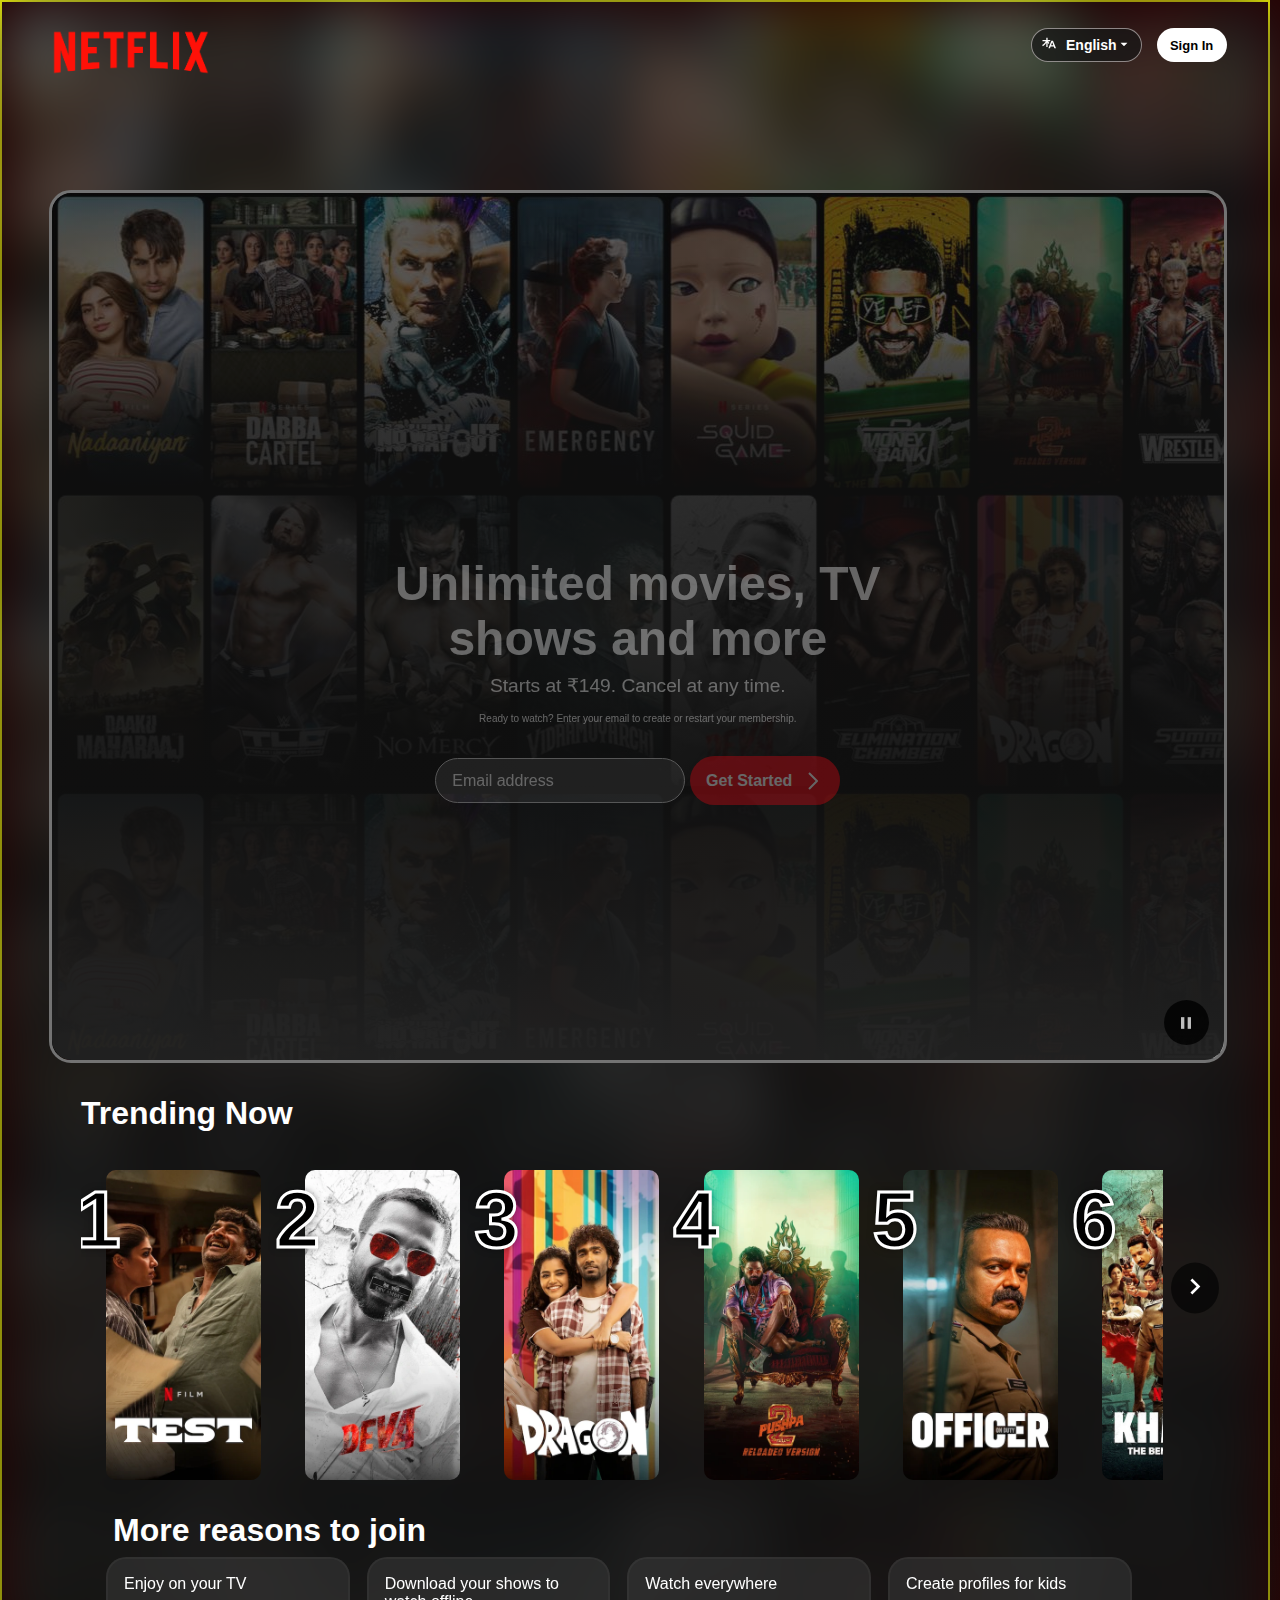
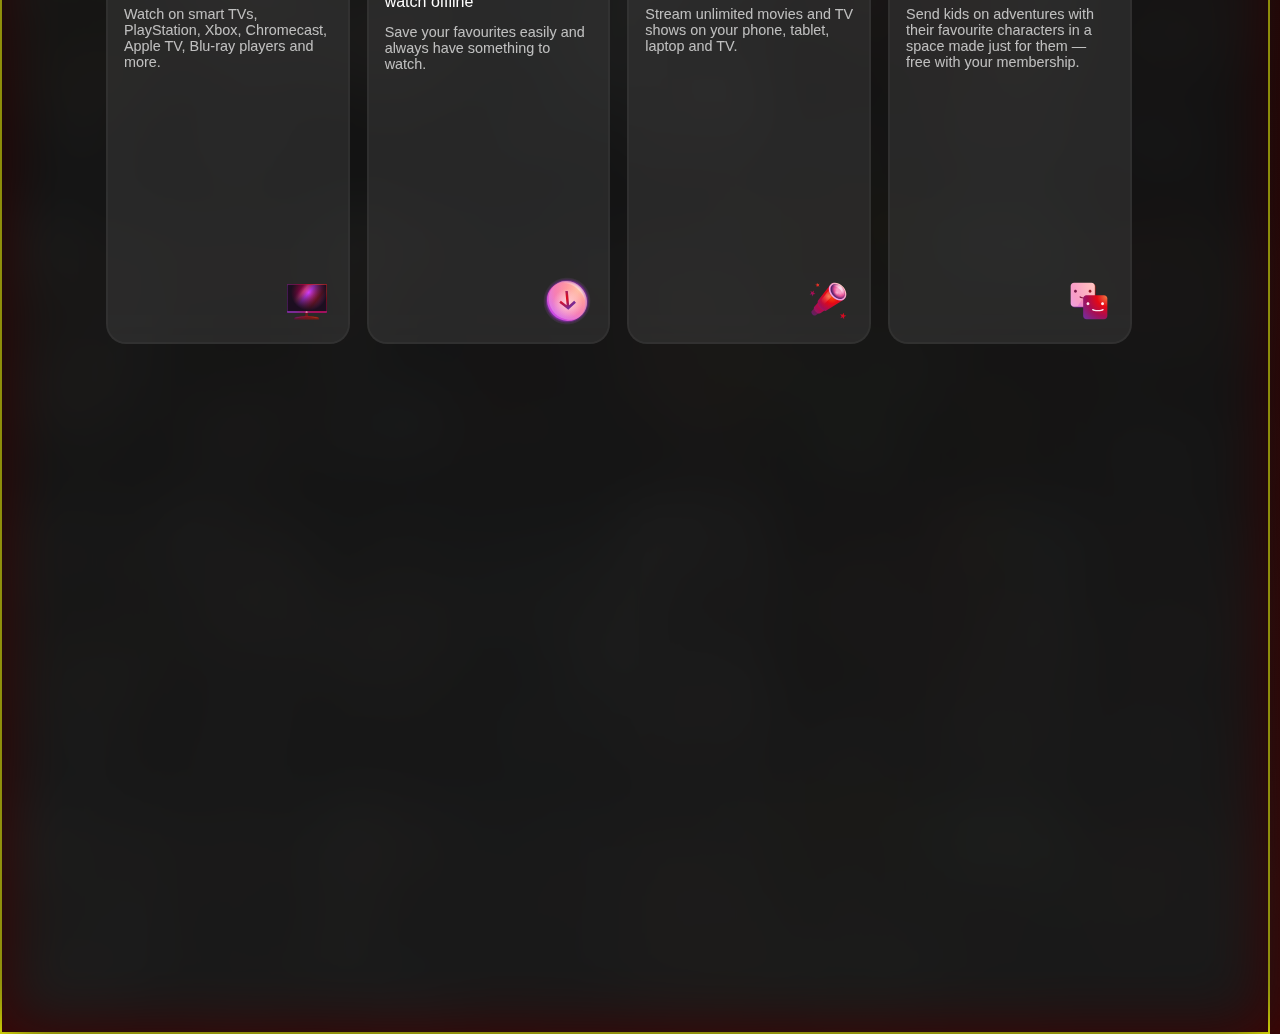
==== commit 92b8e61e: "UPDATED BANNER IMAGE" ====
--- a/index.html
+++ b/index.html
@@ -15,8 +15,8 @@
             <header>
                 <nav class="navbar">
                     <div class="navbarlogo">
-                        <img class="logo" src="HEADER%20IMAGES/NETFLIX-LOGO.png" alt="Netflix Logo">
-                        <img class="logosmall" src="HEADER%20IMAGES/NETFLIX-LOGO-SMALL.png" alt="Netflix Logo">
+                        <img class="logo" src="HEADER IMAGES/NETFLIX-LOGO.png" alt="Netflix Logo">
+                        <img class="logosmall" src="HEADER IMAGES/NETFLIX-LOGO-SMALL.png" alt="Netflix Logo">
                     </div>
                     <div class="navbarbutton">
                         <div class="navbarlanguage">
--- a/style.css
+++ b/style.css
@@ -152,7 +152,7 @@
     width: 100%;
     height: 100%;
     border-radius: 20px;
-    background-image: linear-gradient(360deg, #3a3a3a -30%,rgba(18, 18, 18, 0.94) 31.45%,rgba(19, 19, 19, 0.79) 75%,rgba(18, 18, 18, 0.55) 84.5%);
+    background-image: linear-gradient(360deg, #353535 -30%,rgba(18, 18, 18, 0.94) 31.45%,rgba(19, 19, 19, 0.79) 75%,rgba(18, 18, 18, 0.55) 84.5%);
     z-index: 1;
 }
 .bannerContainer {
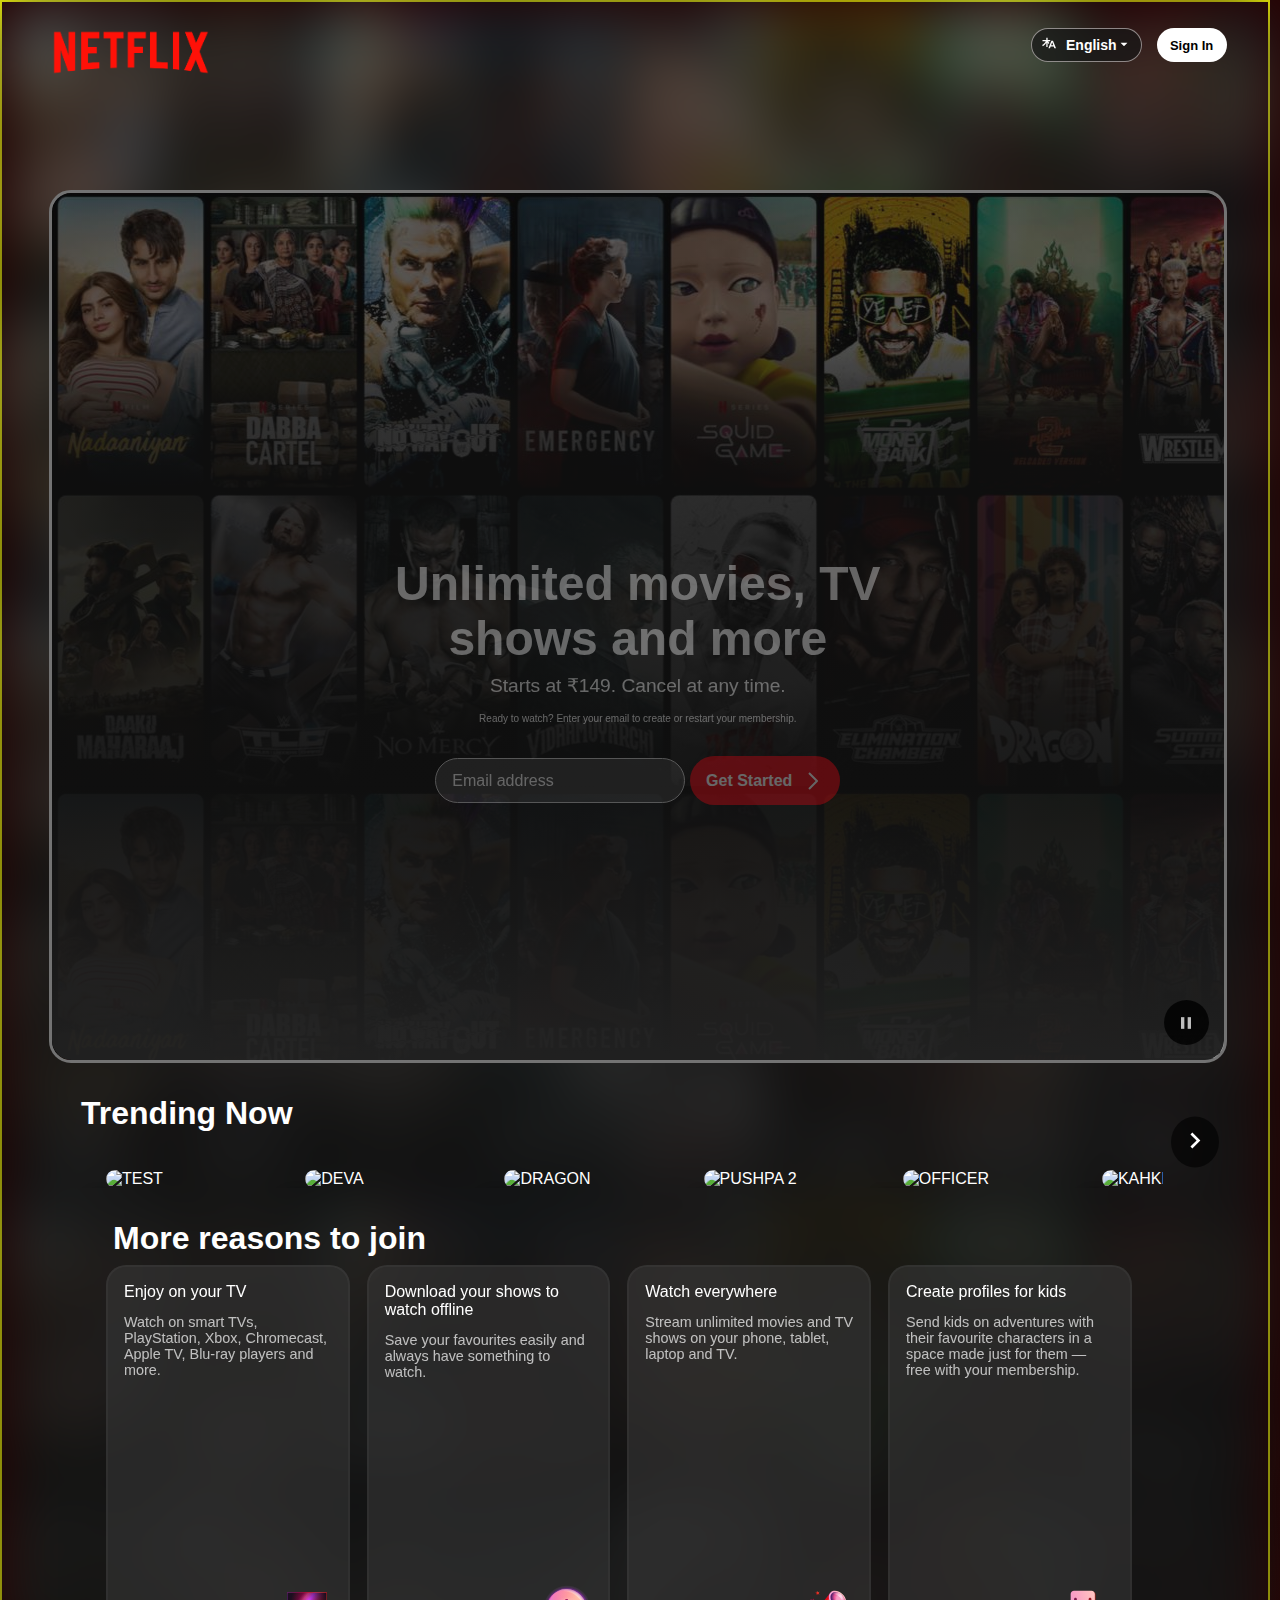
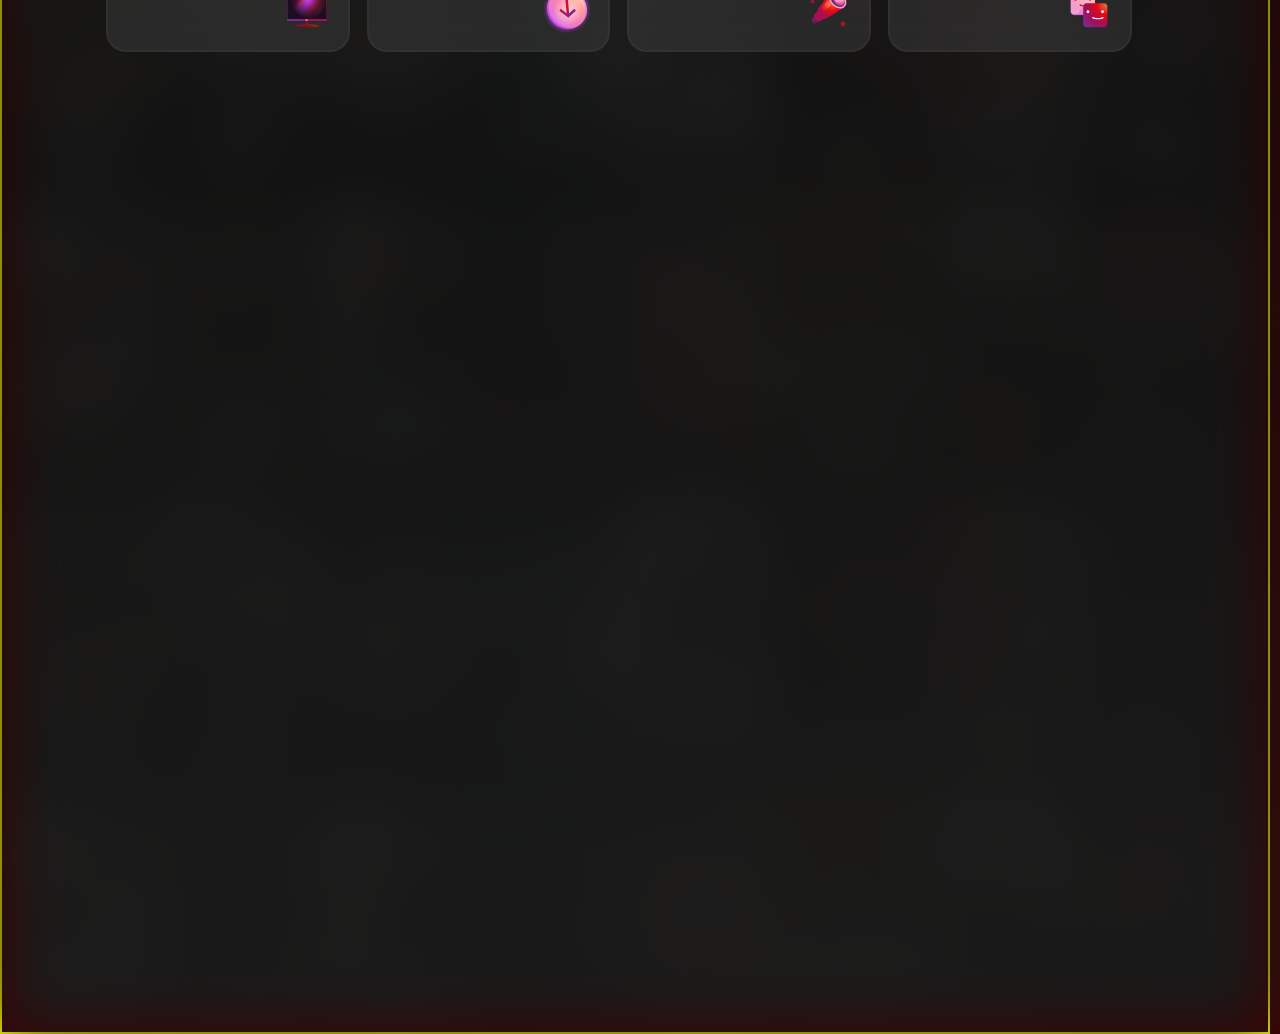
==== commit 328908a9: "UPDATED TITLE FOR HINDI LANGUAGE" ====
--- a/index.html
+++ b/index.html
@@ -108,7 +108,7 @@
                                     <span>1</span>
                                 </div>
                                 <div class="carouselImageContainer">
-                                    <img src="MAIN IMAGES/TRENDING NOW/c1.png" alt="TEST">
+                                    <img src="MAIN%20IMAGES/TRENDING%20NOW/ENGLISH%20POSTERS/c1.png" alt="TEST">
                                 </div>
                             </div>
                             <div class="carouselCard">
@@ -116,7 +116,7 @@
                                     <span>2</span>
                                 </div>
                                 <div class="carouselImageContainer">
-                                    <img src="MAIN IMAGES/TRENDING NOW/c2.png" alt="DEVA">
+                                    <img src="MAIN%20IMAGES/TRENDING%20NOW/ENGLISH%20POSTERS/c2.png" alt="DEVA">
                                 </div>
                             </div>
                             <div class="carouselCard">
@@ -124,7 +124,7 @@
                                     <span>3</span>
                                 </div>
                                 <div class="carouselImageContainer">
-                                    <img src="MAIN IMAGES/TRENDING NOW/c3.png" alt="DRAGON">
+                                    <img src="MAIN%20IMAGES/TRENDING%20NOW/ENGLISH%20POSTERS/c3.png" alt="DRAGON">
                                 </div>
                             </div>
                             <div class="carouselCard">
@@ -132,7 +132,7 @@
                                     <span>4</span>
                                 </div>
                                 <div class="carouselImageContainer">
-                                    <img src="MAIN IMAGES/TRENDING NOW/c4.png" alt="PUSHPA 2">
+                                    <img src="MAIN%20IMAGES/TRENDING%20NOW/ENGLISH%20POSTERS/c4.png" alt="PUSHPA 2">
                                 </div>
                             </div>
                             <div class="carouselCard">
@@ -140,7 +140,7 @@
                                     <span>5</span>
                                 </div>
                                 <div class="carouselImageContainer">
-                                    <img src="MAIN IMAGES/TRENDING NOW/c5.png" alt="OFFICER">
+                                    <img src="MAIN%20IMAGES/TRENDING%20NOW/ENGLISH%20POSTERS/c5.png" alt="OFFICER">
                                 </div>
                             </div>
                             <div class="carouselCard">
@@ -148,7 +148,7 @@
                                     <span>6</span>
                                 </div>
                                 <div class="carouselImageContainer">
-                                    <img src="MAIN IMAGES/TRENDING NOW/c6.png" alt="KAHKEE">
+                                    <img src="MAIN%20IMAGES/TRENDING%20NOW/ENGLISH%20POSTERS/c6.png" alt="KAHKEE">
                                 </div>
                             </div>
                             <div class="carouselCard">
@@ -156,7 +156,7 @@
                                     <span>7</span>
                                 </div>
                                 <div class="carouselImageContainer">
-                                    <img src="MAIN IMAGES/TRENDING NOW/c7.png" alt="SQUID GAME">
+                                    <img src="MAIN%20IMAGES/TRENDING%20NOW/ENGLISH%20POSTERS/c7.png" alt="SQUID GAME">
                                 </div>
                             </div>
                             <div class="carouselCard">
@@ -164,7 +164,7 @@
                                     <span>8</span>
                                 </div>
                                 <div class="carouselImageContainer">
-                                    <img src="MAIN IMAGES/TRENDING NOW/c8.png" alt="RAW">
+                                    <img src="MAIN%20IMAGES/TRENDING%20NOW/ENGLISH%20POSTERS/c8.png" alt="RAW">
                                 </div>
                             </div>
                             <div class="carouselCard">
@@ -172,7 +172,7 @@
                                     <span>9</span>
                                 </div>
                                 <div class="carouselImageContainer">
-                                    <img src="MAIN IMAGES/TRENDING NOW/c9.png" alt=KARMA>
+                                    <img src="MAIN%20IMAGES/TRENDING%20NOW/ENGLISH%20POSTERS/c9.png" alt=KARMA>
                                 </div>
                             </div>
                             <div class="carouselCard">
@@ -180,7 +180,7 @@
                                     <span>10</span>
                                 </div>
                                 <div class="carouselImageContainer">
-                                    <img src="MAIN IMAGES/TRENDING NOW/c10.png" alt="VIDAAMUYARCHI">
+                                    <img src="MAIN%20IMAGES/TRENDING%20NOW/ENGLISH%20POSTERS/c10.png" alt="VIDAAMUYARCHI">
                                 </div>
                             </div>
                         </div>
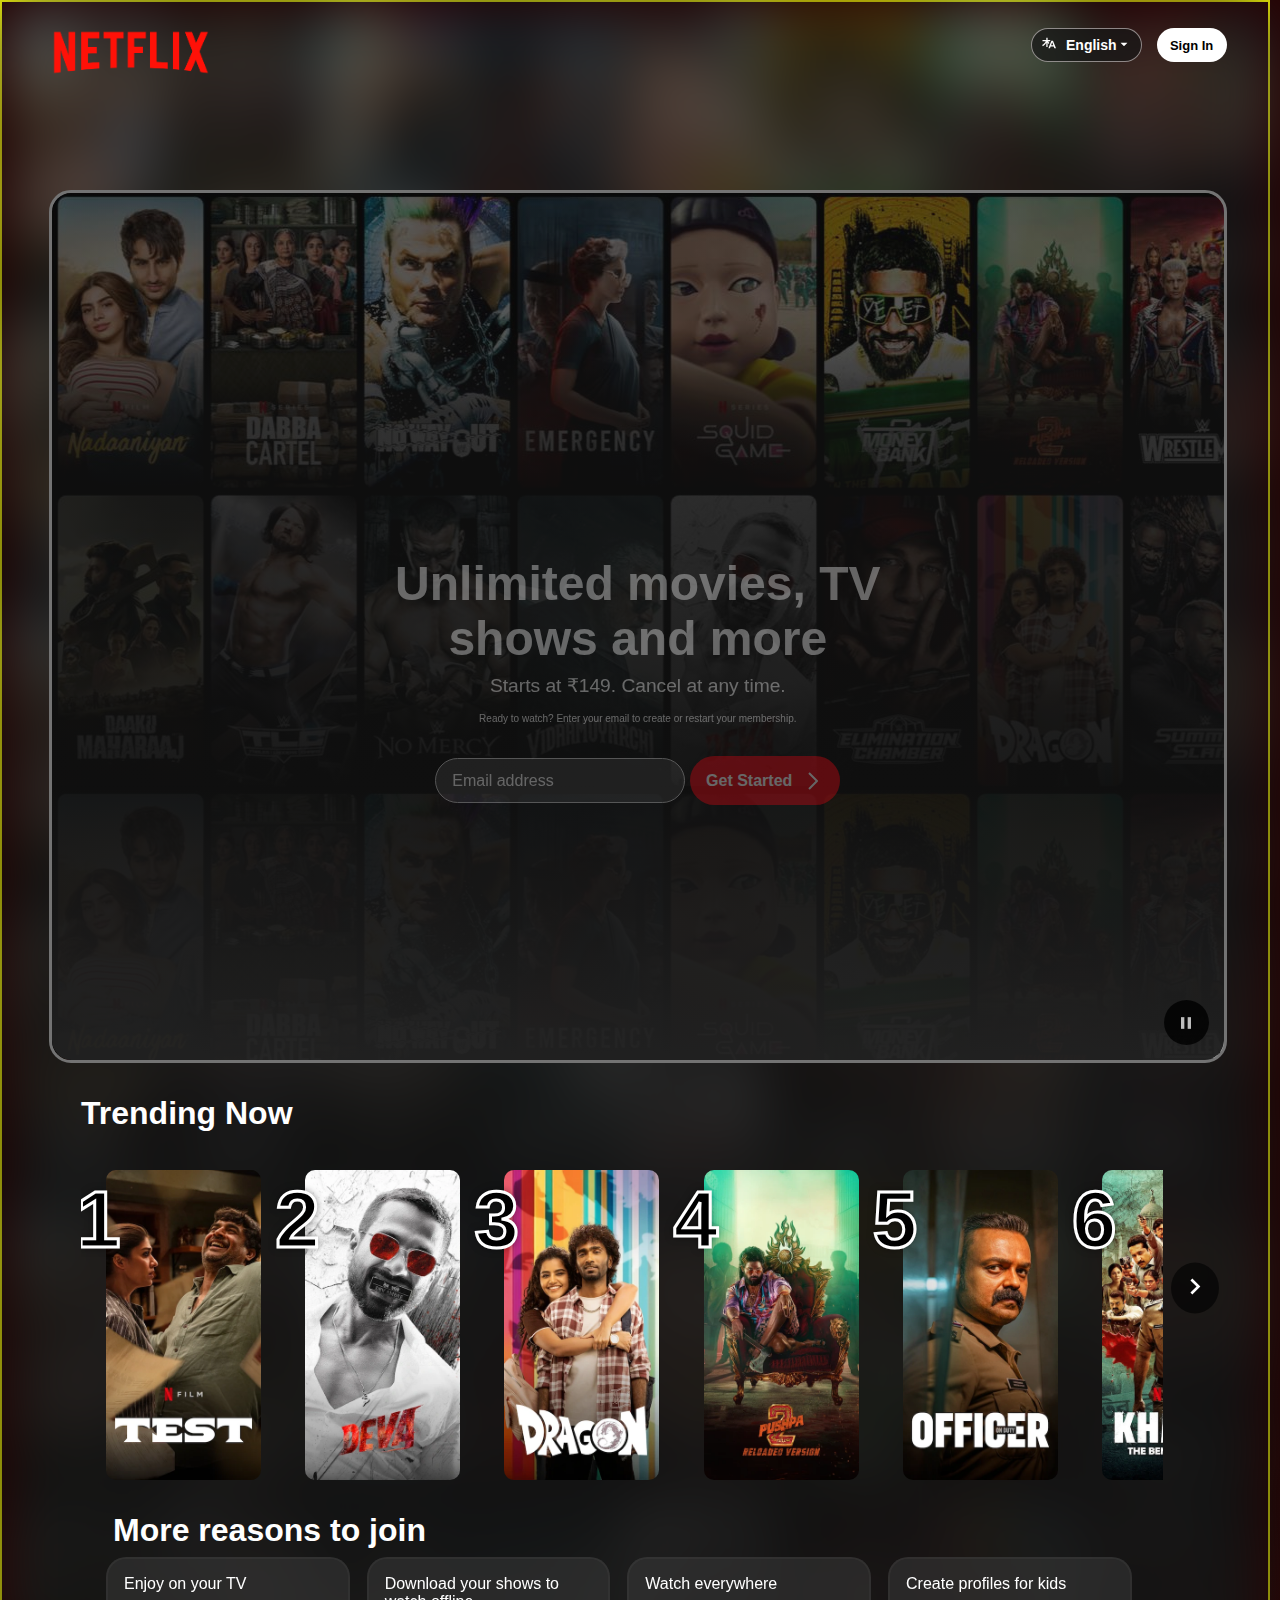
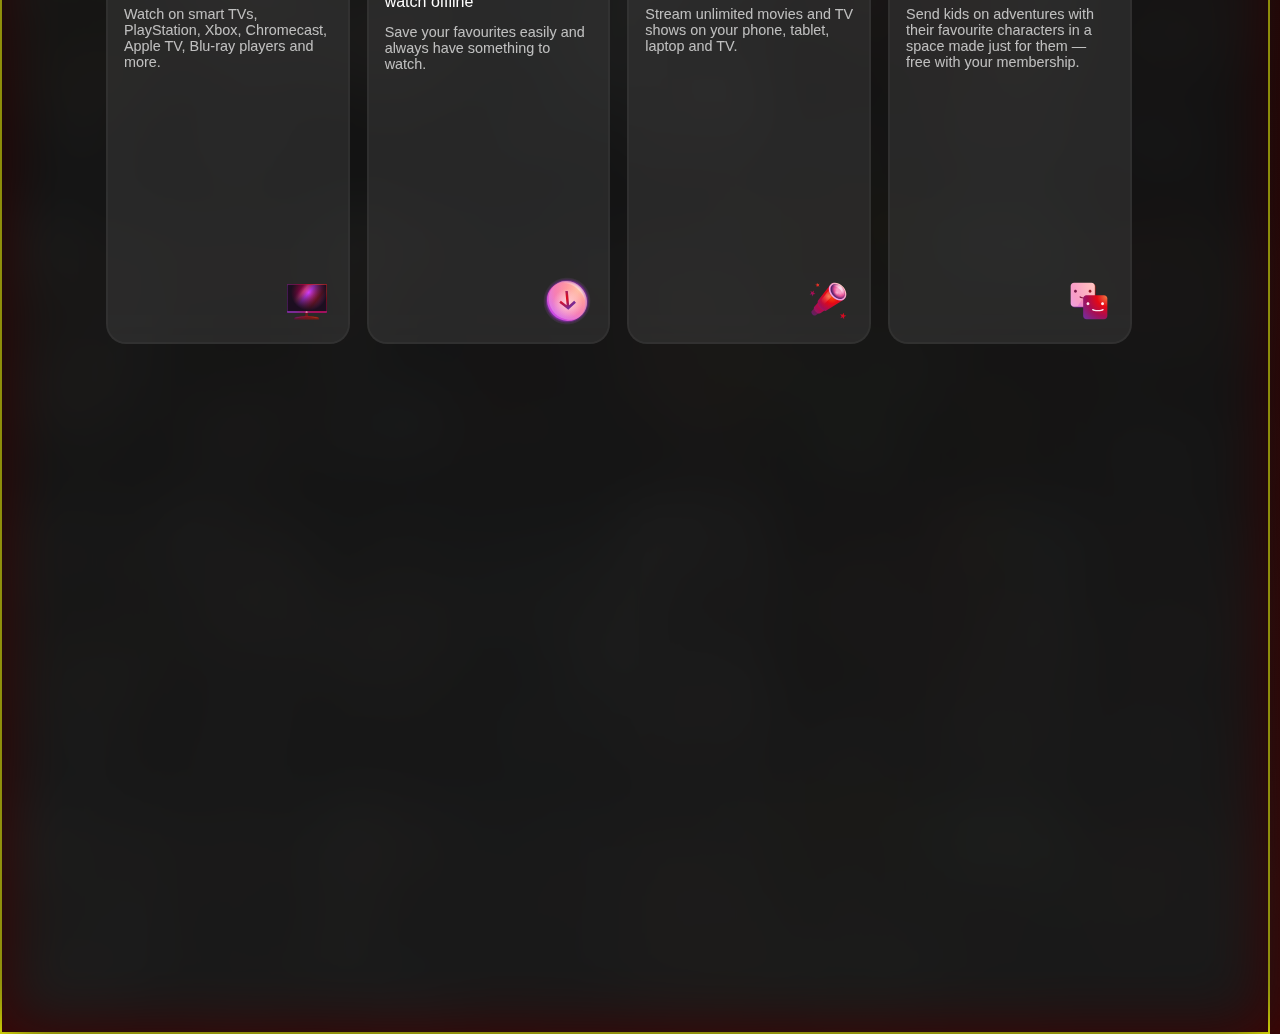
==== commit def6b041: "UPDATED TRENDING NOW POSTERS FOR HINDI LANGUAGE" ====
--- a/index.html
+++ b/index.html
@@ -108,7 +108,7 @@
                                     <span>1</span>
                                 </div>
                                 <div class="carouselImageContainer">
-                                    <img src="MAIN%20IMAGES/TRENDING%20NOW/ENGLISH%20POSTERS/c1.png" alt="TEST">
+                                    <img src="MAIN IMAGES/TRENDING NOW/ENGLISH POSTERS/c1.png" data-en="MAIN IMAGES/TRENDING NOW/ENGLISH POSTERS/c1.png" data-hi="MAIN IMAGES/TRENDING NOW/HINDI POSTERS/c1.png" alt="TEST">
                                 </div>
                             </div>
                             <div class="carouselCard">
@@ -116,7 +116,7 @@
                                     <span>2</span>
                                 </div>
                                 <div class="carouselImageContainer">
-                                    <img src="MAIN%20IMAGES/TRENDING%20NOW/ENGLISH%20POSTERS/c2.png" alt="DEVA">
+                                    <img src="MAIN IMAGES/TRENDING NOW/ENGLISH POSTERS/c2.png" data-en="MAIN IMAGES/TRENDING NOW/ENGLISH POSTERS/c2.png" data-hi="MAIN IMAGES/TRENDING NOW/HINDI POSTERS/c2.png" alt="DEVA">
                                 </div>
                             </div>
                             <div class="carouselCard">
@@ -124,7 +124,7 @@
                                     <span>3</span>
                                 </div>
                                 <div class="carouselImageContainer">
-                                    <img src="MAIN%20IMAGES/TRENDING%20NOW/ENGLISH%20POSTERS/c3.png" alt="DRAGON">
+                                    <img src="MAIN IMAGES/TRENDING NOW/ENGLISH POSTERS/c3.png" data-en="MAIN IMAGES/TRENDING NOW/ENGLISH POSTERS/c3.png" data-hi="MAIN IMAGES/TRENDING NOW/HINDI POSTERS/c3.png" alt="DRAGON">
                                 </div>
                             </div>
                             <div class="carouselCard">
@@ -132,7 +132,7 @@
                                     <span>4</span>
                                 </div>
                                 <div class="carouselImageContainer">
-                                    <img src="MAIN%20IMAGES/TRENDING%20NOW/ENGLISH%20POSTERS/c4.png" alt="PUSHPA 2">
+                                    <img src="MAIN IMAGES/TRENDING NOW/ENGLISH POSTERS/c4.png" data-en="MAIN IMAGES/TRENDING NOW/ENGLISH POSTERS/c4.png" data-hi="MAIN IMAGES/TRENDING NOW/HINDI POSTERS/c4.png" alt="PUSHPA 2">
                                 </div>
                             </div>
                             <div class="carouselCard">
@@ -140,7 +140,7 @@
                                     <span>5</span>
                                 </div>
                                 <div class="carouselImageContainer">
-                                    <img src="MAIN%20IMAGES/TRENDING%20NOW/ENGLISH%20POSTERS/c5.png" alt="OFFICER">
+                                    <img src="MAIN IMAGES/TRENDING NOW/ENGLISH POSTERS/c5.png" data-en="MAIN IMAGES/TRENDING NOW/ENGLISH POSTERS/c5.png" data-hi="MAIN IMAGES/TRENDING NOW/HINDI POSTERS/c5.png" alt="OFFICER">
                                 </div>
                             </div>
                             <div class="carouselCard">
@@ -148,7 +148,7 @@
                                     <span>6</span>
                                 </div>
                                 <div class="carouselImageContainer">
-                                    <img src="MAIN%20IMAGES/TRENDING%20NOW/ENGLISH%20POSTERS/c6.png" alt="KAHKEE">
+                                    <img src="MAIN IMAGES/TRENDING NOW/ENGLISH POSTERS/c6.png" data-en="MAIN IMAGES/TRENDING NOW/ENGLISH POSTERS/c6.png" data-hi="MAIN IMAGES/TRENDING NOW/HINDI POSTERS/c6.png" alt="KHAKEE">
                                 </div>
                             </div>
                             <div class="carouselCard">
@@ -156,7 +156,7 @@
                                     <span>7</span>
                                 </div>
                                 <div class="carouselImageContainer">
-                                    <img src="MAIN%20IMAGES/TRENDING%20NOW/ENGLISH%20POSTERS/c7.png" alt="SQUID GAME">
+                                    <img src="MAIN IMAGES/TRENDING NOW/ENGLISH POSTERS/c7.png" data-en="MAIN IMAGES/TRENDING NOW/ENGLISH POSTERS/c7.png" data-hi="MAIN IMAGES/TRENDING NOW/HINDI POSTERS/c7.png" alt="SQUID GAME">
                                 </div>
                             </div>
                             <div class="carouselCard">
@@ -164,7 +164,7 @@
                                     <span>8</span>
                                 </div>
                                 <div class="carouselImageContainer">
-                                    <img src="MAIN%20IMAGES/TRENDING%20NOW/ENGLISH%20POSTERS/c8.png" alt="RAW">
+                                    <img src="MAIN IMAGES/TRENDING NOW/ENGLISH POSTERS/c8.png" data-en="MAIN IMAGES/TRENDING NOW/ENGLISH POSTERS/c8.png" data-hi="MAIN IMAGES/TRENDING NOW/HINDI POSTERS/c8.png" alt="RAW">
                                 </div>
                             </div>
                             <div class="carouselCard">
@@ -172,7 +172,7 @@
                                     <span>9</span>
                                 </div>
                                 <div class="carouselImageContainer">
-                                    <img src="MAIN%20IMAGES/TRENDING%20NOW/ENGLISH%20POSTERS/c9.png" alt=KARMA>
+                                    <img src="MAIN IMAGES/TRENDING NOW/ENGLISH POSTERS/c9.png" data-en="MAIN IMAGES/TRENDING NOW/ENGLISH POSTERS/c9.png" data-hi="MAIN IMAGES/TRENDING NOW/HINDI POSTERS/c9.png" alt="KARMA">
                                 </div>
                             </div>
                             <div class="carouselCard">
@@ -180,7 +180,7 @@
                                     <span>10</span>
                                 </div>
                                 <div class="carouselImageContainer">
-                                    <img src="MAIN%20IMAGES/TRENDING%20NOW/ENGLISH%20POSTERS/c10.png" alt="VIDAAMUYARCHI">
+                                    <img src="MAIN IMAGES/TRENDING NOW/ENGLISH POSTERS/c10.png" data-en="MAIN IMAGES/TRENDING NOW/ENGLISH POSTERS/c10.png" data-hi="MAIN IMAGES/TRENDING NOW/HINDI POSTERS/c10.png" alt="VIDAAMUYARCHI">
                                 </div>
                             </div>
                         </div>
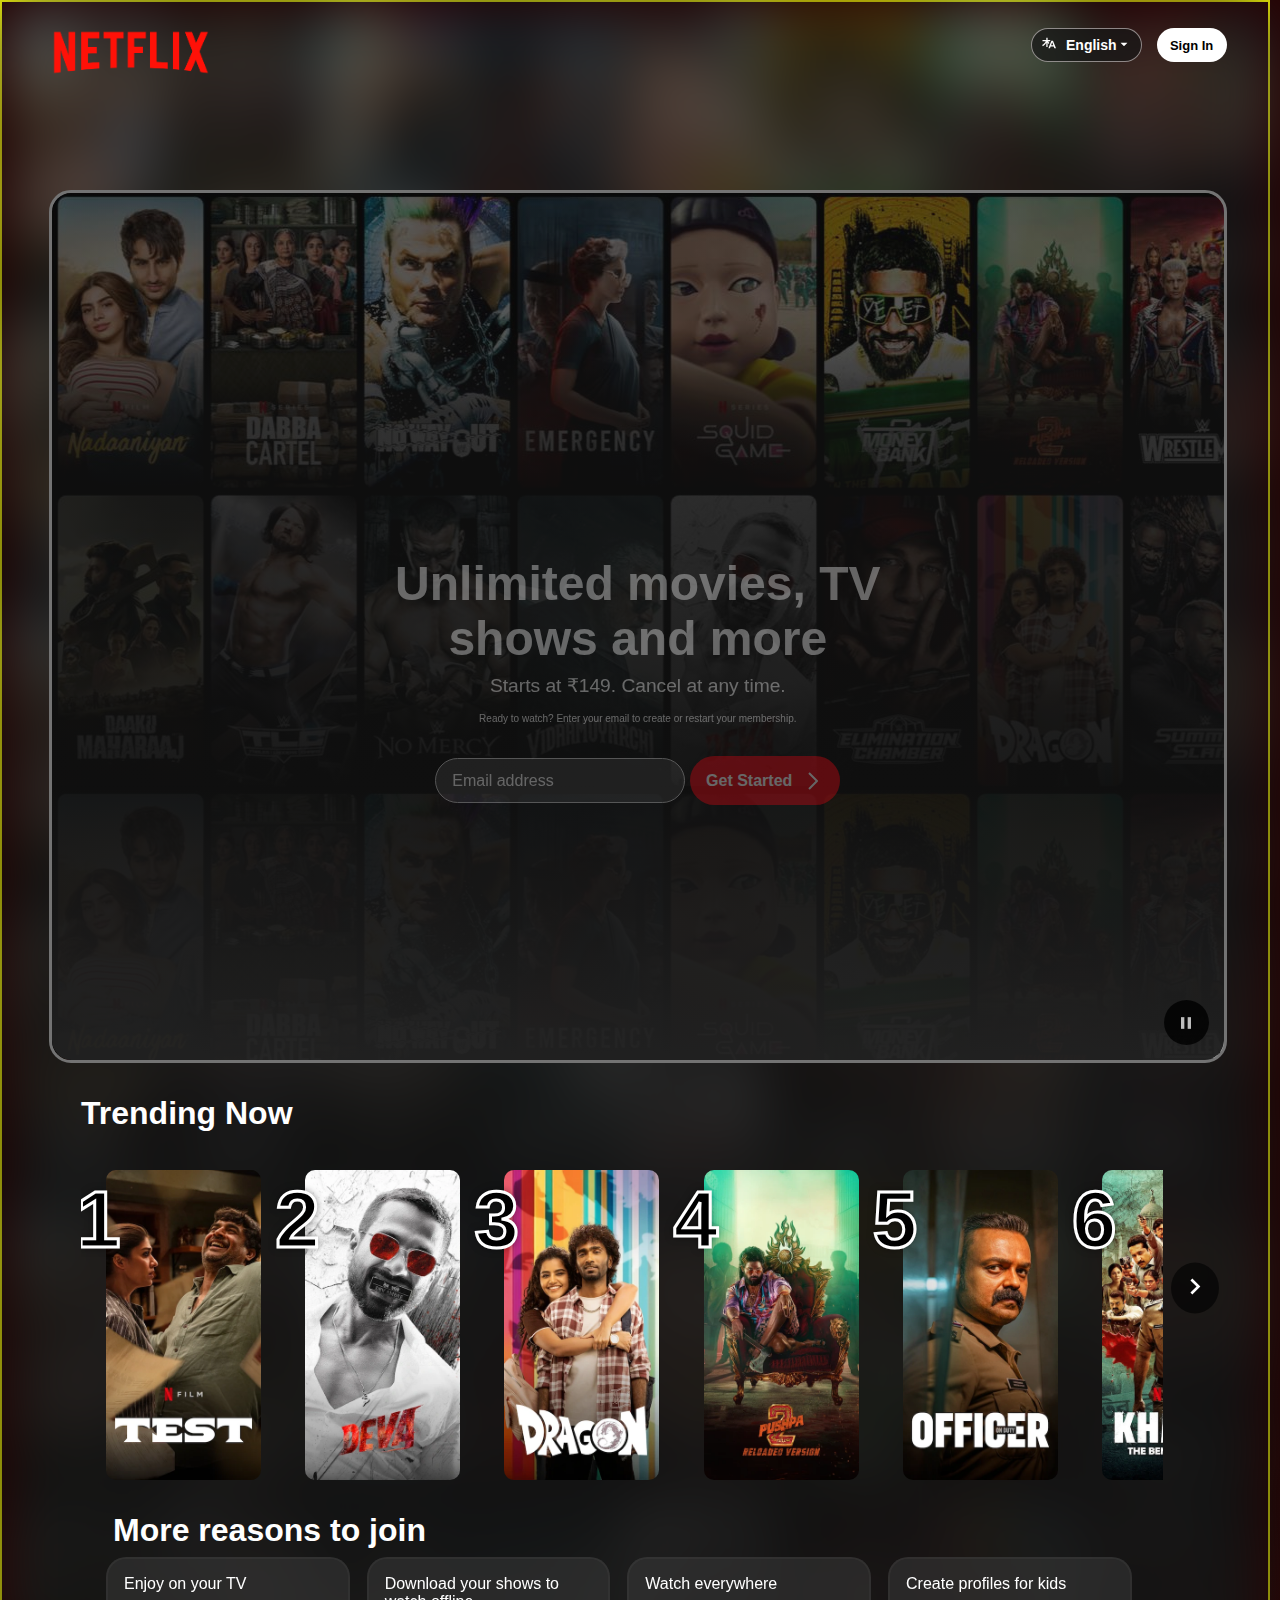
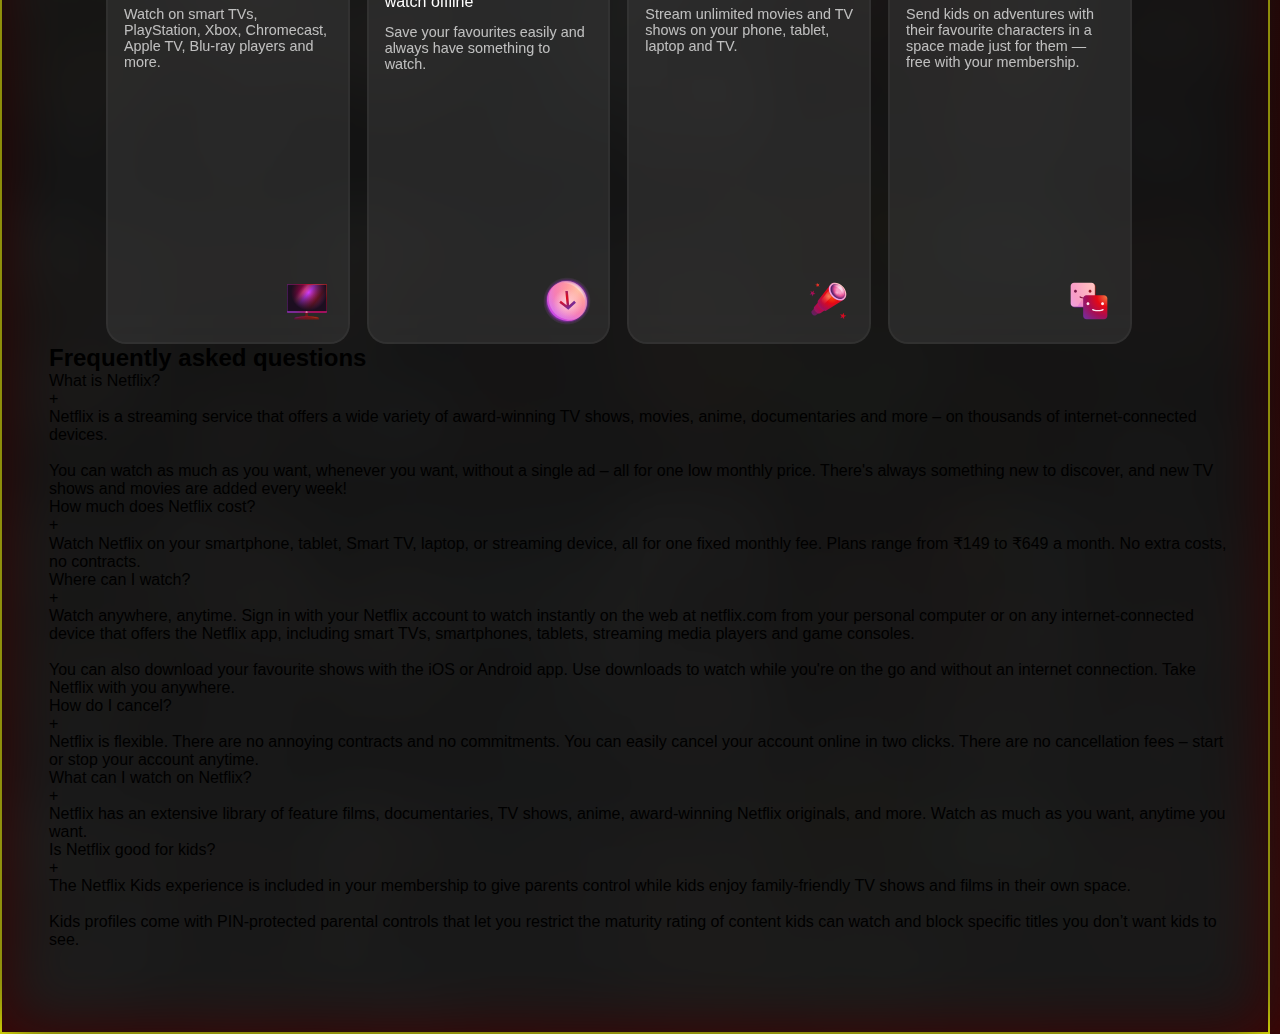
==== commit 0121e413: "ADDED HTML FOR FAQ SECTION" ====
--- a/index.html
+++ b/index.html
@@ -231,6 +231,86 @@
                             </div>
                         </div>
                     </section>
+                    <section id="faqSection" class="faqSection">
+                        <h2>Frequently asked questions</h2>
+                        <div class="faqCardsContainer">
+                            <div class="faqCard">
+                                <div class="faqQuestion">
+                                    <p>
+                                        What is Netflix?
+                                    </p>
+                                    <span class="faqQuestionSpan">+</span>
+                                </div>
+                                <div class="faqAnswer">
+                                    Netflix is a streaming service that offers a wide variety of award-winning TV shows, movies, anime, documentaries and more – on thousands of internet-connected devices.
+                                    <br />
+                                    <br />
+                                    You can watch as much as you want, whenever you want, without a single ad – all for one low monthly price. There's always something new to discover, and new TV shows and movies are added every week!
+                                </div>
+                            </div>
+                            <div class="faqCard">
+                                <div class="faqQuestion">
+                                    <p>
+                                        How much does Netflix cost?
+                                    </p>
+                                    <span class="faqQuestionSpan">+</span>
+                                </div>
+                                <div class="faqAnswer">
+                                    Watch Netflix on your smartphone, tablet, Smart TV, laptop, or streaming device, all for one fixed monthly fee. Plans range from ₹149 to ₹649 a month. No extra costs, no contracts.
+                                </div>
+                            </div>
+                            <div class="faqCard">
+                                <div class="faqQuestion">
+                                    <p>
+                                        Where can I watch?
+                                    </p>
+                                    <span class="faqQuestionSpan">+</span>
+                                </div>
+                                <div class="faqAnswer">
+                                    Watch anywhere, anytime. Sign in with your Netflix account to watch instantly on the web at netflix.com from your personal computer or on any internet-connected device that offers the Netflix app, including smart TVs, smartphones, tablets, streaming media players and game consoles.
+                                    <br />
+                                    <br />
+                                    You can also download your favourite shows with the iOS or Android app. Use downloads to watch while you're on the go and without an internet connection. Take Netflix with you anywhere.
+                                </div>
+                            </div>
+                            <div class="faqCard">
+                                <div class="faqQuestion">
+                                    <p>
+                                        How do I cancel?
+                                    </p>
+                                    <span class="faqQuestionSpan">+</span>
+                                </div>
+                                <div class="faqAnswer">
+                                    Netflix is flexible. There are no annoying contracts and no commitments. You can easily cancel your account online in two clicks. There are no cancellation fees – start or stop your account anytime.
+                                </div>
+                            </div>
+                            <div class="faqCard">
+                                <div class="faqQuestion">
+                                    <p>
+                                        What can I watch on Netflix?
+                                    </p>
+                                    <span class="faqQuestionSpan">+</span>
+                                </div>
+                                <div class="faqAnswer">
+                                    Netflix has an extensive library of feature films, documentaries, TV shows, anime, award-winning Netflix originals, and more. Watch as much as you want, anytime you want.
+                                </div>
+                            </div>
+                            <div class="faqCard">
+                                <div class="faqQuestion">
+                                    <p>
+                                        Is Netflix good for kids?
+                                    </p>
+                                    <span class="faqQuestionSpan">+</span>
+                                </div>
+                                <div class="faqAnswer">
+                                    The Netflix Kids experience is included in your membership to give parents control while kids enjoy family-friendly TV shows and films in their own space.
+                                    <br />
+                                    <br />
+                                    Kids profiles come with PIN-protected parental controls that let you restrict the maturity rating of content kids can watch and block specific titles you don’t want kids to see.
+                                </div>
+                            </div>
+                        </div>
+                    </section>
                 </div>
             </main>
         </div>
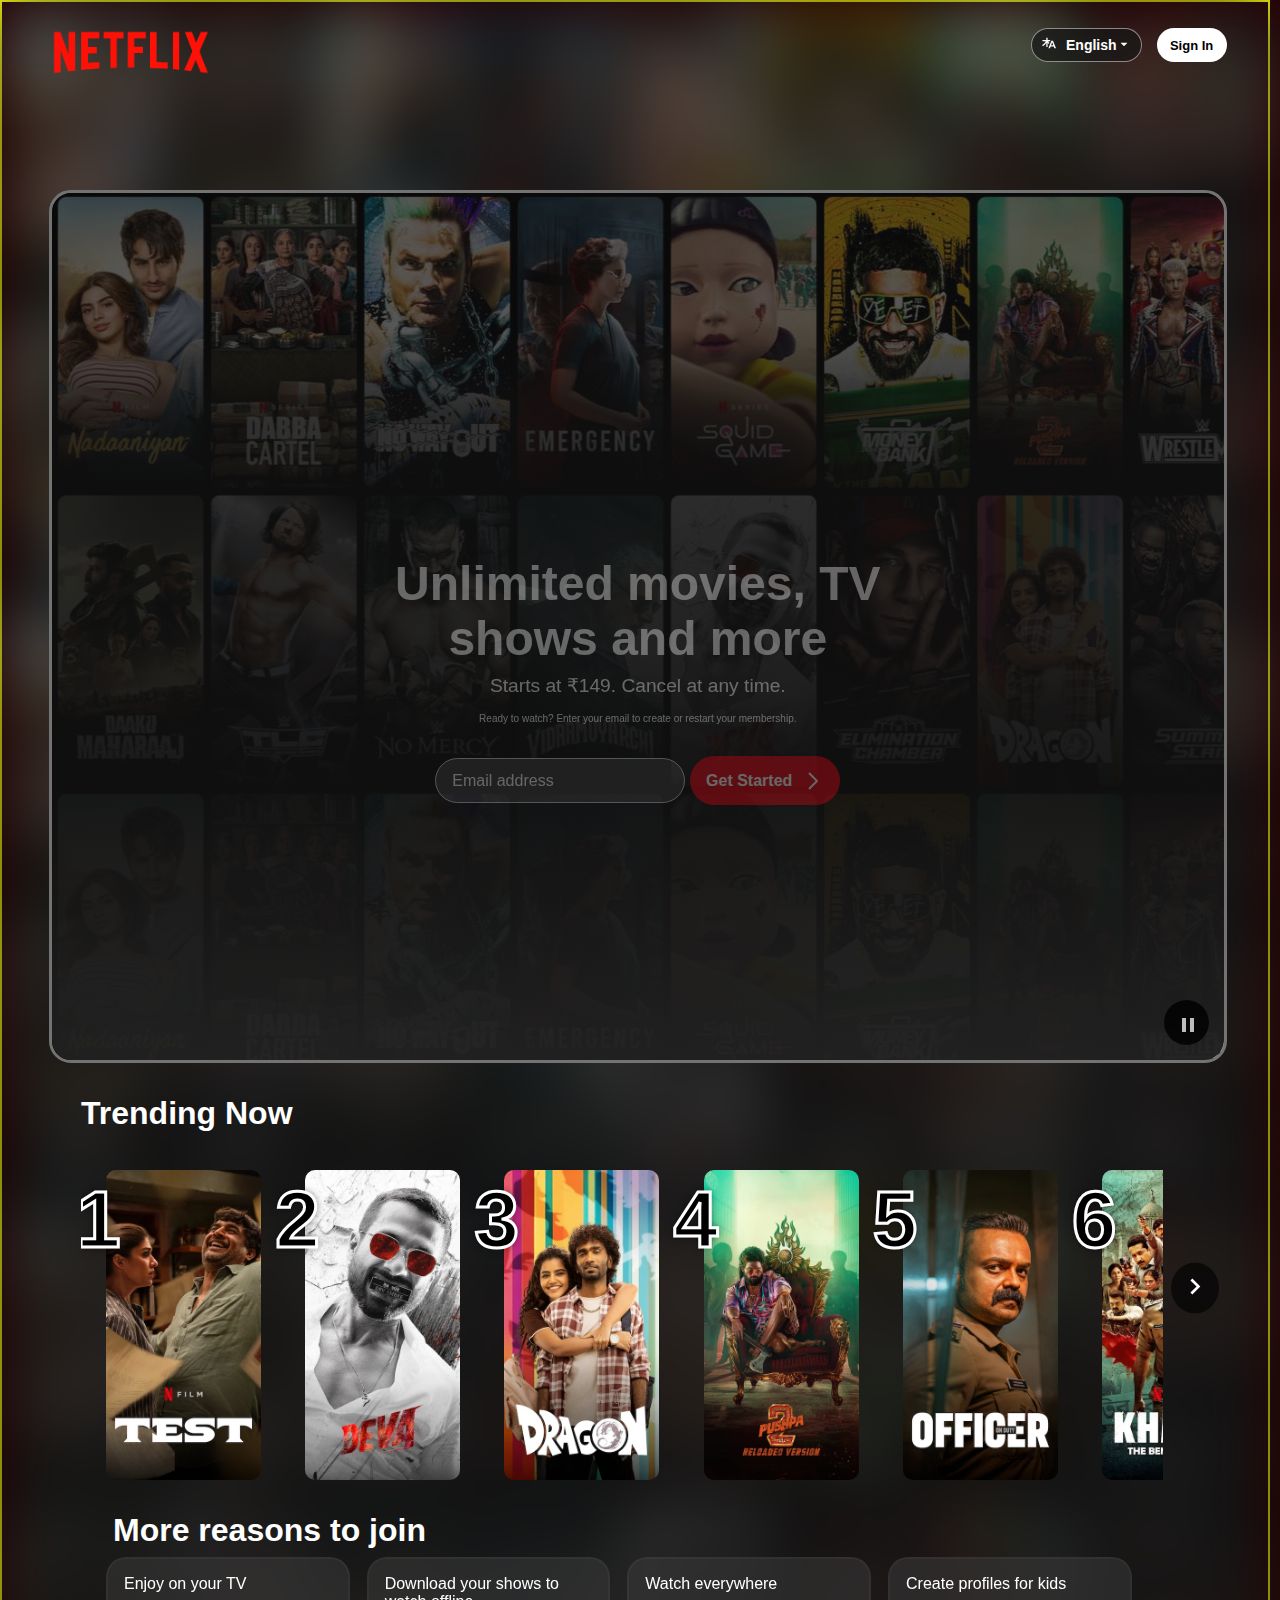
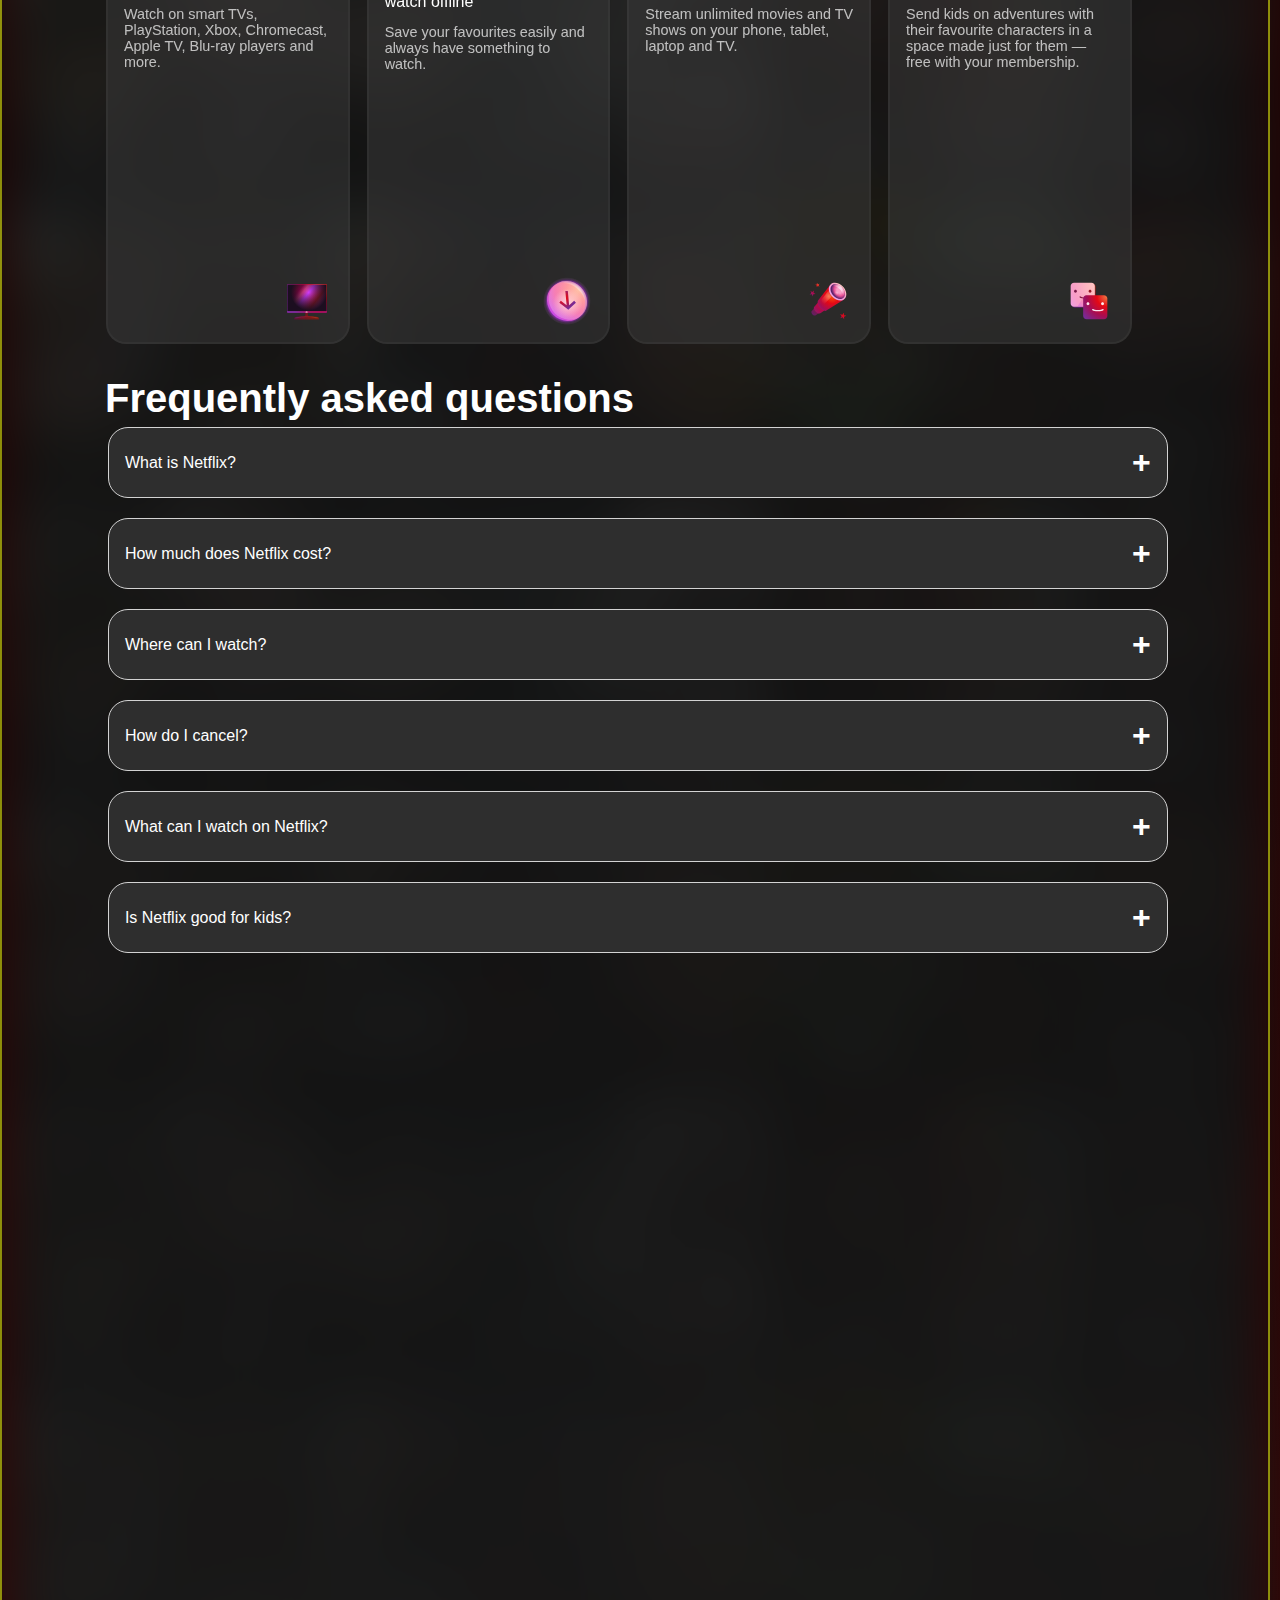
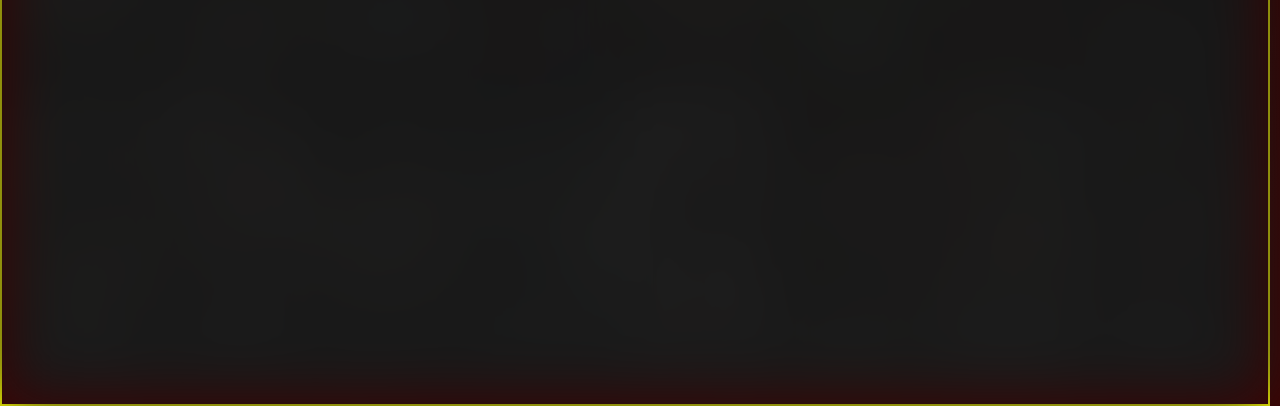
==== commit 987350ac: "UPDATED HTML FOR HINDI LANGUAGE" ====
--- a/index.html
+++ b/index.html
@@ -236,37 +236,42 @@
                         <div class="faqCardsContainer">
                             <div class="faqCard">
                                 <div class="faqQuestion">
-                                    <p>
+                                    <p data-lang="faqQ1" data-en="What is Netflix?" data-hi="Netflix क्या है?">
                                         What is Netflix?
                                     </p>
                                     <span class="faqQuestionSpan">+</span>
                                 </div>
-                                <div class="faqAnswer">
+                                <div class="faqAnswer" data-lang="faqA1"
+                                     data-en="Netflix is a streaming service that offers a wide variety of award-winning TV shows, movies, anime, documentaries and more – on thousands of internet-connected devices.<br /><br />You can watch as much as you want, whenever you want, without a single ad – all for one low monthly price. There's always something new to discover, and new TV shows and movies are added every week!"
+                                     data-hi="Netflix एक स्ट्रीमिंग सर्विस है जिसके ज़रिए आप हज़ारों इंटरनेट-कनेक्टेड डिवाइस पर तरह-तरह के अवॉर्ड विजेता टीवी शो, फ़िल्में, ऐनिमे, डॉक्यूमेंट्रीज़ का लुत्फ़ उठा सकते हैं.<br /><br />आप जब चाहें, जितना चाहें, बिना किसी विज्ञापन के देख सकते हैं – सारा कॉन्टेंट बहुत कम मासिक शुल्क पर. खोजने के लिए हमेशा कुछ नया होता है और हर हफ़्ते नए टीवी शो और फ़िल्में जोड़ी जाती हैं!">
                                     Netflix is a streaming service that offers a wide variety of award-winning TV shows, movies, anime, documentaries and more – on thousands of internet-connected devices.
-                                    <br />
-                                    <br />
+                                    <br /><br />
                                     You can watch as much as you want, whenever you want, without a single ad – all for one low monthly price. There's always something new to discover, and new TV shows and movies are added every week!
                                 </div>
                             </div>
                             <div class="faqCard">
                                 <div class="faqQuestion">
-                                    <p>
+                                    <p data-lang="faqQ1" data-en="How much does Netflix cost?" data-hi="Netflix की कीमत कितनी है?">
                                         How much does Netflix cost?
                                     </p>
                                     <span class="faqQuestionSpan">+</span>
                                 </div>
-                                <div class="faqAnswer">
+                                <div class="faqAnswer" data-lang="faqA1"
+                                     data-en="Watch Netflix on your smartphone, tablet, Smart TV, laptop, or streaming device, all for one fixed monthly fee. Plans range from ₹149 to ₹649 a month. No extra costs, no contracts."
+                                     data-hi="हर महीने की तय फ़ी देकर अपने स्मार्टफ़ोन, टैबलेट, स्मार्ट टीवी, लैपटॉप, या स्ट्रीमिंग डिवाइस पर Netflix देखें. हर महीने ₹149 से ₹649 तक के प्लान. कोई एक्सट्रा कीमत या कॉन्ट्रैक्ट नहीं.">
                                     Watch Netflix on your smartphone, tablet, Smart TV, laptop, or streaming device, all for one fixed monthly fee. Plans range from ₹149 to ₹649 a month. No extra costs, no contracts.
                                 </div>
                             </div>
                             <div class="faqCard">
                                 <div class="faqQuestion">
-                                    <p>
+                                    <p data-lang="faqQ1" data-en="Where can I watch?" data-hi="मैं कहां देख सकता हूं?">
                                         Where can I watch?
                                     </p>
                                     <span class="faqQuestionSpan">+</span>
                                 </div>
-                                <div class="faqAnswer">
+                                <div class="faqAnswer" data-lang="faqA1"
+                                     data-en="Watch anywhere, anytime. Sign in with your Netflix account to watch instantly on the web at netflix.com from your personal computer or on any internet-connected device that offers the Netflix app, including smart TVs, smartphones, tablets, streaming media players and game consoles.<br /><br />You can also download your favourite shows with the iOS or Android app. Use downloads to watch while you're on the go and without an internet connection. Take Netflix with you anywhere."
+                                     data-hi="कहीं भी, कभी भी देखें. तुरंत देखने के लिए वेब पर netflix.com पर जाकर अपने Netflix अकाउंट से साइन इन करें. आप Netflix ऐप ऑफ़र करने वाले इंटरनेट से जुड़े किसी भी डिवाइस से साइन इन कर सकते हैं जैसे कि आपका पर्सनल कंप्यूटर या स्मार्ट टीवी, स्मार्ट फ़ोन, टैबलेट, स्ट्रीमिंग मीडिया प्लेयर और गेम कंसोल.<br /><br />आप iOS या Android ऐप से भी अपने पसंदीदा शो डाउनलोड कर सकते हैं. चलते-फिरते और बिना इंटरनेट कनेक्शन के देखने के लिए डाउनलोड का उपयोग करें. Netflix को अपने साथ कहीं भी ले जाएं.">
                                     Watch anywhere, anytime. Sign in with your Netflix account to watch instantly on the web at netflix.com from your personal computer or on any internet-connected device that offers the Netflix app, including smart TVs, smartphones, tablets, streaming media players and game consoles.
                                     <br />
                                     <br />
@@ -275,34 +280,40 @@
                             </div>
                             <div class="faqCard">
                                 <div class="faqQuestion">
-                                    <p>
+                                    <p data-lang="faqQ1" data-en="How do I cancel?" data-hi="मैं कैसे कैंसल करूं?">
                                         How do I cancel?
                                     </p>
                                     <span class="faqQuestionSpan">+</span>
                                 </div>
-                                <div class="faqAnswer">
+                                <div class="faqAnswer" data-lang="faqA1"
+                                     data-en="Netflix is flexible. There are no annoying contracts and no commitments. You can easily cancel your account online in two clicks. There are no cancellation fees – start or stop your account anytime."
+                                     data-hi="Netflix लचीला है. कोई परेशान करने वाले कॉन्ट्रैक्ट नहीं और कोई बंधन नहीं हैं. आप आसानी से दो क्लिक में अपना अकाउंट ऑनलाइन कैंसल कर सकते हैं. कोई कैंसलेशन फ़ीस नहीं है – अपना अकाउंट कभी भी शुरू या बंद करें.">
                                     Netflix is flexible. There are no annoying contracts and no commitments. You can easily cancel your account online in two clicks. There are no cancellation fees – start or stop your account anytime.
                                 </div>
                             </div>
                             <div class="faqCard">
                                 <div class="faqQuestion">
-                                    <p>
+                                    <p data-lang="faqQ1" data-en="What can I watch on Netflix?" data-hi="मैं Netflix पर क्या देख सकता/सकती हूं?">
                                         What can I watch on Netflix?
                                     </p>
                                     <span class="faqQuestionSpan">+</span>
                                 </div>
-                                <div class="faqAnswer">
+                                <div class="faqAnswer" data-lang="faqA1"
+                                     data-en="Netflix has an extensive library of feature films, documentaries, TV shows, anime, award-winning Netflix originals, and more. Watch as much as you want, anytime you want."
+                                     data-hi="Netflix की बहुत बड़ी लाइब्रेरी में फ़ीचर फ़िल्मों, डॉक्यूमेंट्री, टीवी शो, ऐनिमे, अवॉर्ड-विनिंग Netflix ओरिजिनल्स के अलावा और भी बहुत कुछ है. आप जितना चाहें, कभी भी देखें.">
                                     Netflix has an extensive library of feature films, documentaries, TV shows, anime, award-winning Netflix originals, and more. Watch as much as you want, anytime you want.
                                 </div>
                             </div>
                             <div class="faqCard">
                                 <div class="faqQuestion">
-                                    <p>
+                                    <p data-lang="faqQ1" data-en="Is Netflix good for kids?" data-hi="क्या Netflix बच्चों के लिए ठीक है?">
                                         Is Netflix good for kids?
                                     </p>
                                     <span class="faqQuestionSpan">+</span>
                                 </div>
-                                <div class="faqAnswer">
+                                <div class="faqAnswer" data-lang="faqA1"
+                                     data-en="The Netflix Kids experience is included in your membership to give parents control while kids enjoy family-friendly TV shows and films in their own space.<br /><br />Kids profiles come with PIN-protected parental controls that let you restrict the maturity rating of content kids can watch and block specific titles you don’t want kids to see."
+                                     data-hi="आपकी मेंबरशिप में Netflix किड्स एक्सपीरियंस शामिल है. बच्चे अपनी तरह से पारिवारिक टीवी शो और फ़िल्मों का आनंद लेते हैं, लेकिन आप उनके द्वारा देखे जाने वाले कॉन्टेंट को कंट्रोल कर सकते हैं.<br /><br />बच्चों की प्रोफ़ाइल में PIN से सुरक्षित पैरेंटल कंट्रोल्स होते हैं जिससे आप बच्चों को मेच्योरिटी रेटिंग वाले कॉन्टेंट देखने से रोक सकते हैं और उन टाइटल को ब्लॉक कर सकते हैं जिन्हें आप नहीं चाहते हैं कि बच्चे देखें.">
                                     The Netflix Kids experience is included in your membership to give parents control while kids enjoy family-friendly TV shows and films in their own space.
                                     <br />
                                     <br />
--- a/style.css
+++ b/style.css
@@ -21,7 +21,7 @@
 .backgroundContainer {
     background-image: url("MAIN IMAGES/BANNER/bannerimage.jpg");
     filter: blur(30px);
-    height: 292vh;
+    height: 400vh;
     position: relative;
 }
 .pinkOverlay {
@@ -406,4 +406,49 @@
     height: 50px;
     width: 50px;
     margin-top: -40px;
+}
+.faqSection{
+    color: white;
+}
+.faqSection h2{
+    margin-left: 3.5rem;
+    font-size: 2.5rem;
+    margin-top: 2rem;
+}
+.faqCardsContainer{
+    height: 100%;
+    width: 90%;
+    display: flex;
+    justify-content: space-evenly;
+    margin: 0.4rem auto;
+}
+.faqCard{
+    width: 100%;
+}
+.faqQuestion,
+.faqAnswer{
+    padding: 1rem;
+    border-radius: 20px;
+    margin-bottom: 20px;
+    border: 1px solid lightgrey;
+    background-color: #2e2e2e;
+}
+.faqQuestion{
+    display: flex;
+    justify-content: space-between;
+    align-items: center;
+}
+.faqQuestion span{
+    font-size: 2rem;
+    font-weight: 900;
+}
+.faqAnswer {
+    display: none;
+}
+.faqQuestion:hover{
+    cursor: pointer;
+    filter: brightness(1.8);
+}
+.faqCardsContainer{
+    flex-direction: column;
 }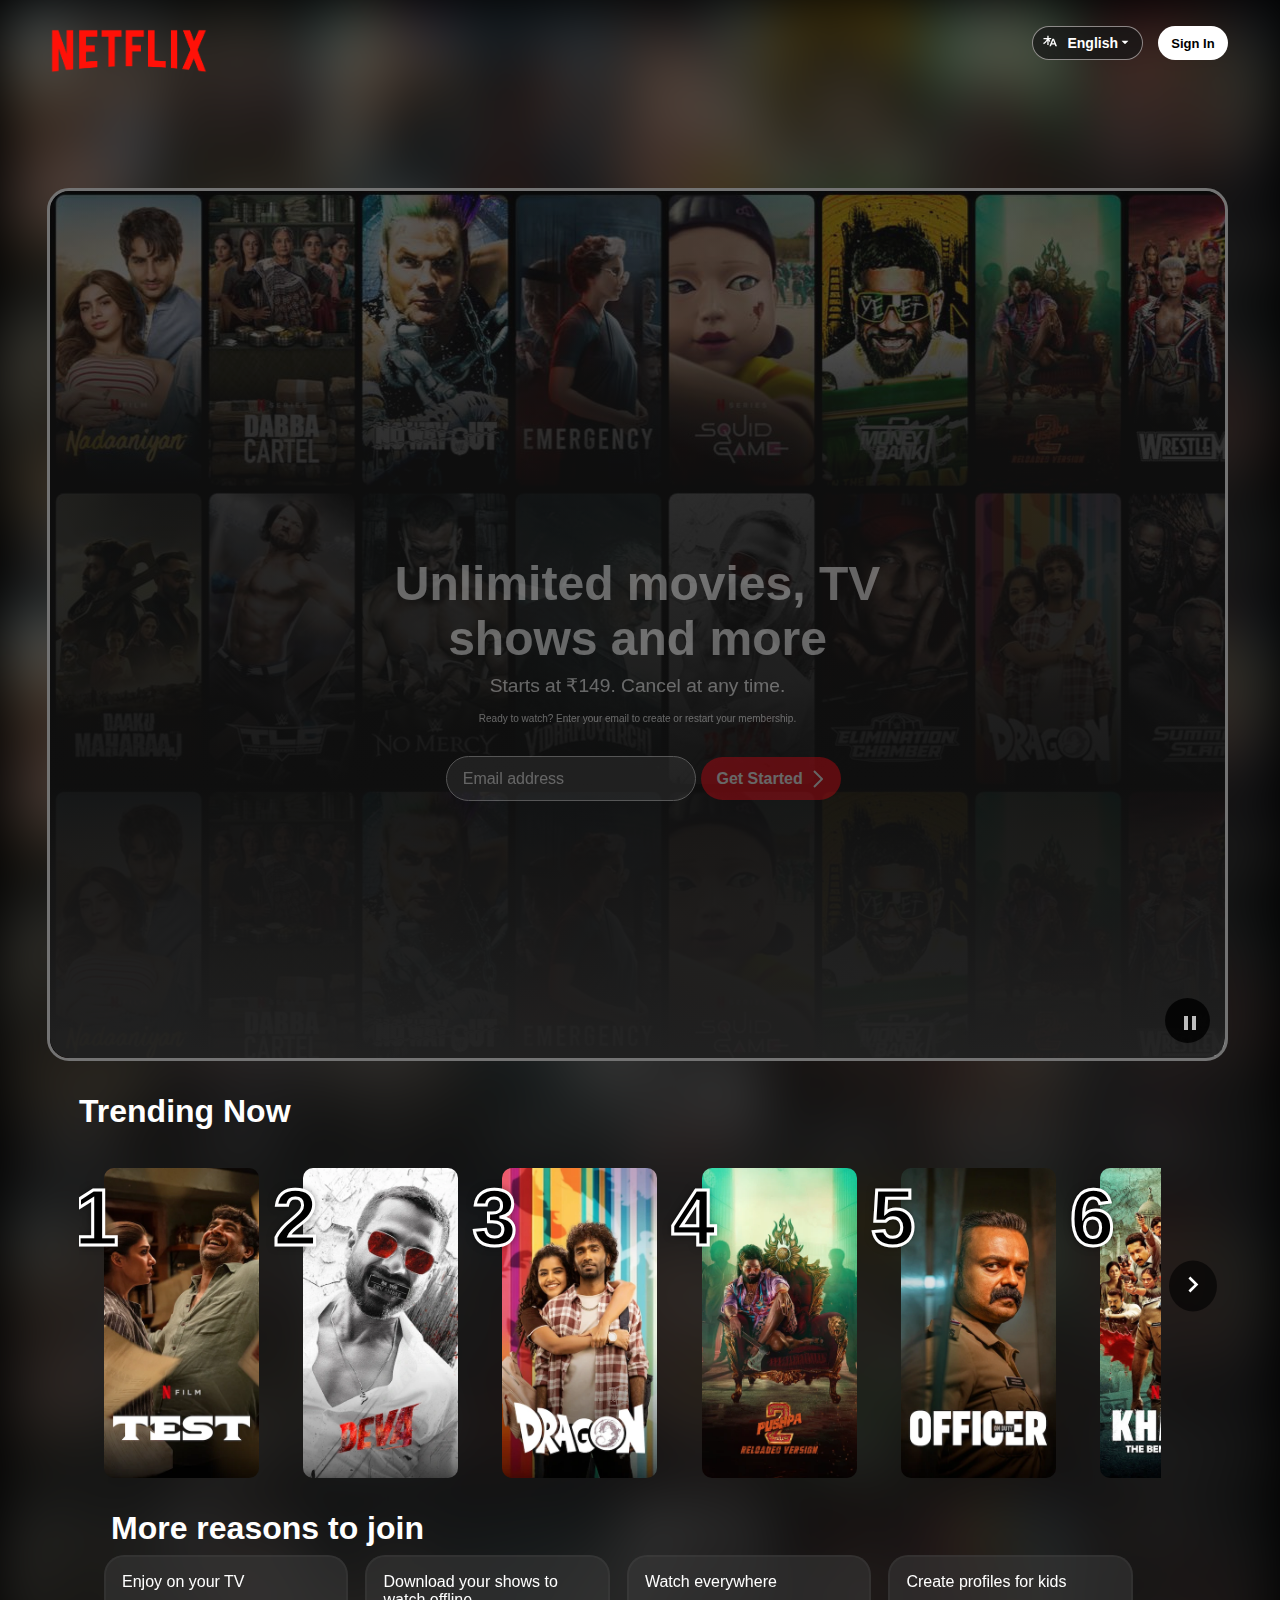
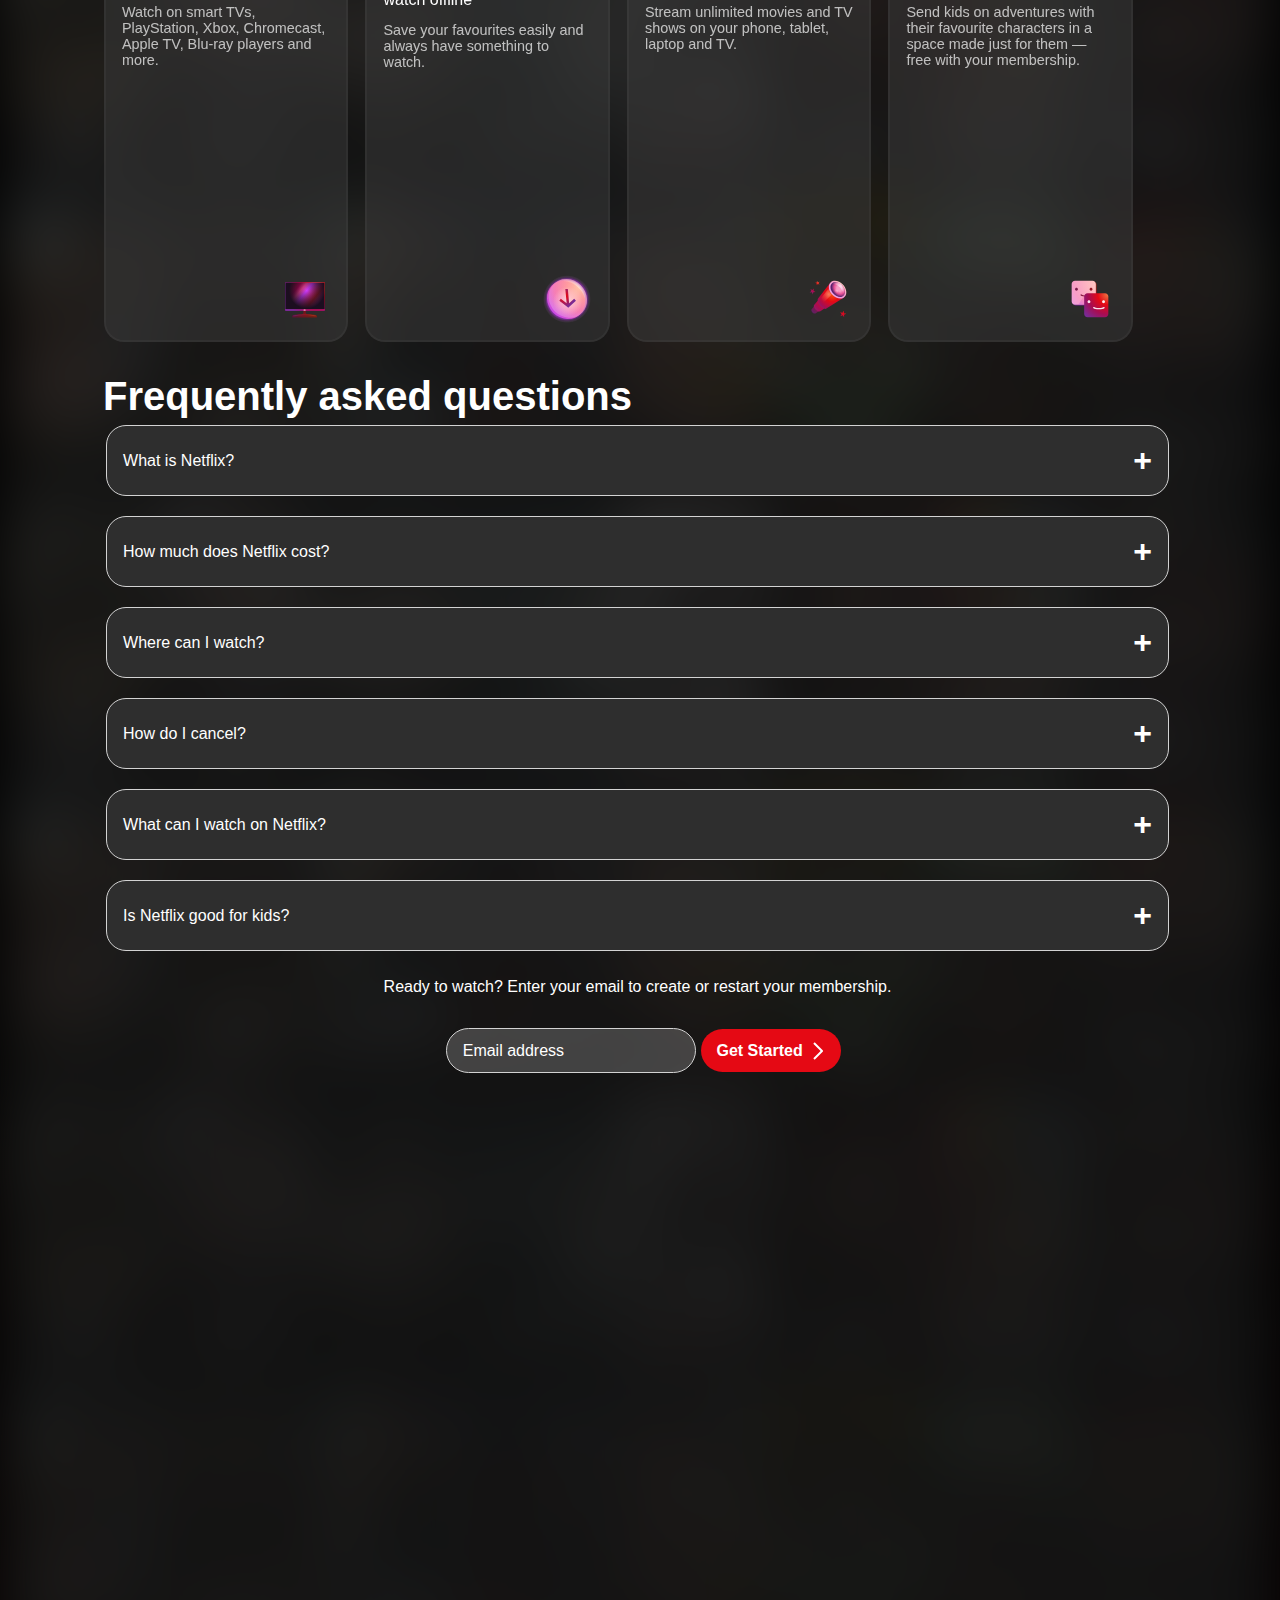
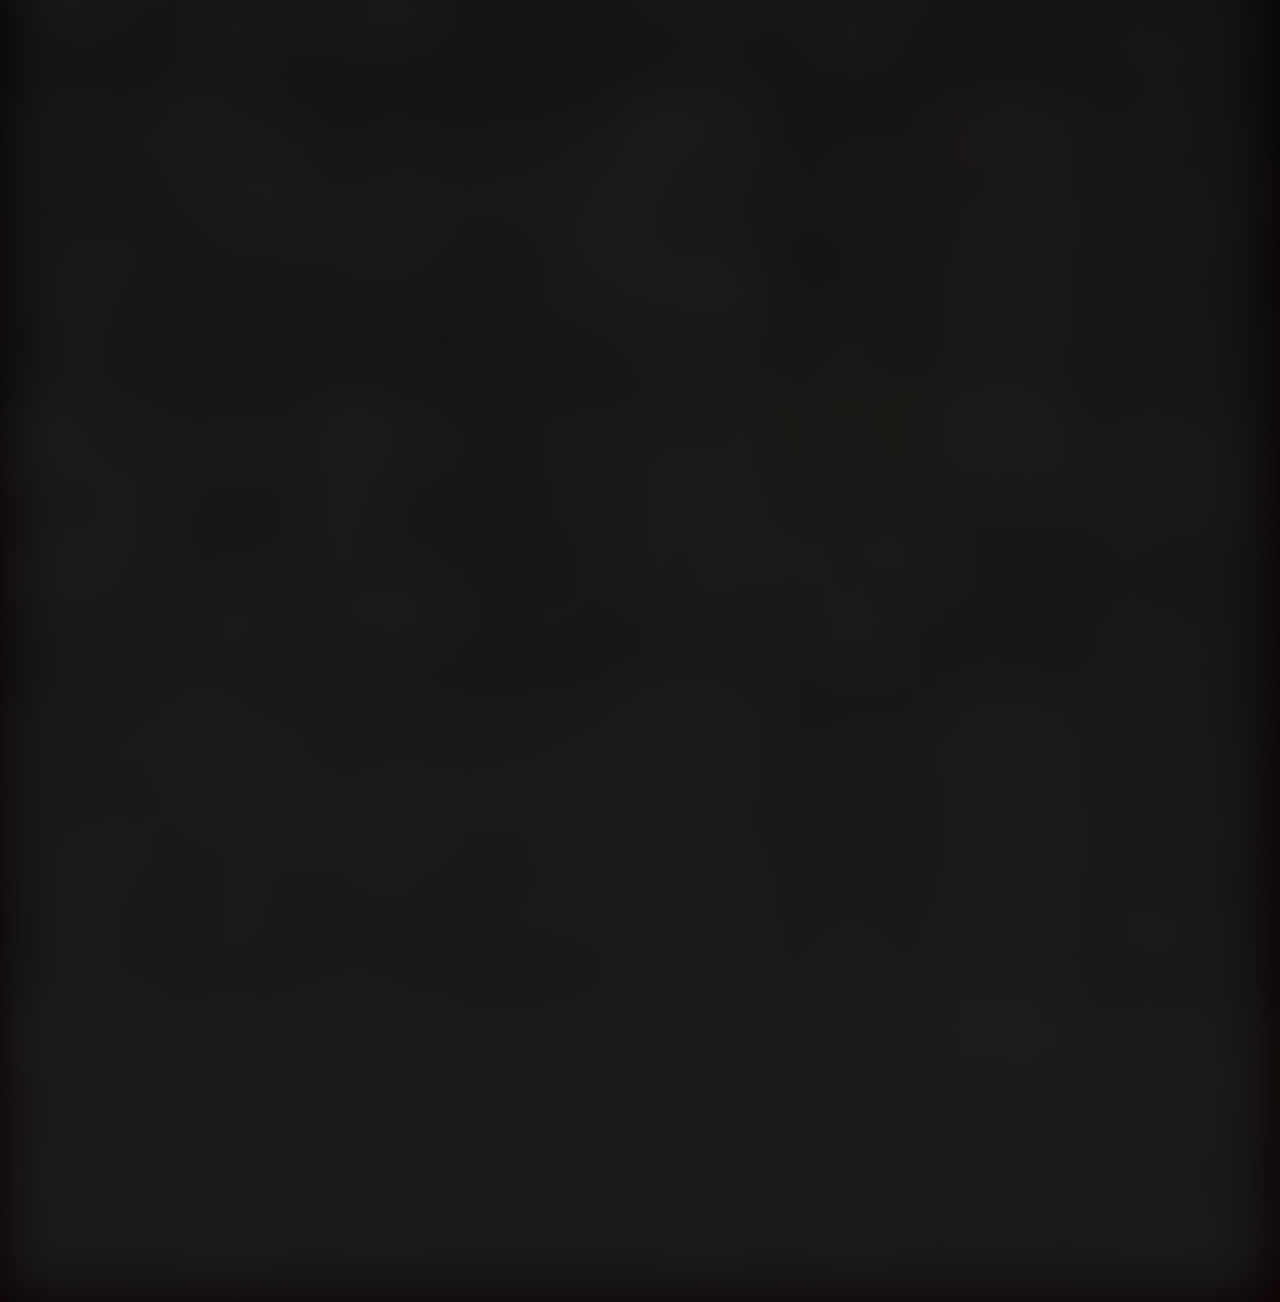
==== commit 7880cb2e: "ADDED ANOTHER SECTION" ====
--- a/index.html
+++ b/index.html
@@ -79,14 +79,8 @@
                                 <button class="getStartedButton" data-lang="buttonText" data-en="Get Started"
                                         data-hi="शुरू करें">
                                     Get Started
-                                    <svg xmlns="http://www.w3.org/2000/svg" fill="none" role="img" viewBox="0 0 24 24"
-                                         width="24" height="24" data-icon="ChevronRightStandard" aria-hidden="true">
-                                        <path fill-rule="evenodd" clip-rule="evenodd"
-                                              d="M15.5859 12L8.29303 19.2928L9.70725 20.7071L17.7072 12.7071C17.8948 12.5195 18.0001 12.2652 18.0001 12C18.0001 11.7347 17.8948 11.4804 17.7072 11.2928L9.70724 3.29285L8.29303 4.70706L15.5859 12Z"
-                                              fill="currentColor">
-                                        </path>
-                                    </svg>
                                 </button>
+                                <svg xmlns="http://www.w3.org/2000/svg" fill="none" role="img" viewBox="0 0 24 24" width="24" height="24" data-icon="ChevronRightStandard" aria-hidden="true"><path fill-rule="evenodd" clip-rule="evenodd" d="M15.5859 12L8.29303 19.2928L9.70725 20.7071L17.7072 12.7071C17.8948 12.5195 18.0001 12.2652 18.0001 12C18.0001 11.7347 17.8948 11.4804 17.7072 11.2928L9.70724 3.29285L8.29303 4.70706L15.5859 12Z" fill="currentColor"></path></svg>
                             </div>
                         </div>
                         <div class="playPauseIcon">
@@ -322,6 +316,24 @@
                             </div>
                         </div>
                     </section>
+                    <section class="getStartedSection">
+                        <p>Ready to watch? Enter your email to create or restart your membership.</p>
+                        <div class="inputContainer">
+                            <label>
+                                <input class="emailInputBox" type="email"
+                                       data-lang="placeholder"
+                                       data-en="Email address"
+                                       data-hi="ईमेल एड्रेस"
+                                       placeholder="Email address"
+                                       name="email" />
+                            </label>
+                            <button class="getStartedButton" data-lang="buttonText" data-en="Get Started"
+                                    data-hi="शुरू करें">
+                                Get Started
+                            </button>
+                            <svg xmlns="http://www.w3.org/2000/svg" fill="none" role="img" viewBox="0 0 24 24" width="24" height="24" data-icon="ChevronRightStandard" aria-hidden="true"><path fill-rule="evenodd" clip-rule="evenodd" d="M15.5859 12L8.29303 19.2928L9.70725 20.7071L17.7072 12.7071C17.8948 12.5195 18.0001 12.2652 18.0001 12C18.0001 11.7347 17.8948 11.4804 17.7072 11.2928L9.70724 3.29285L8.29303 4.70706L15.5859 12Z" fill="currentColor"></path></svg>
+                        </div>
+                    </section>
                 </div>
             </main>
         </div>
--- a/style.css
+++ b/style.css
@@ -4,7 +4,7 @@
     box-sizing: border-box;
 }
 body {
-    background: linear-gradient(to bottom, #270101 10%, #230101 50%, #3e0202 100%);
+    background: linear-gradient(to bottom, #000000 10%, #000000 50%, #0c0101 100%);
     min-height: 150vh;
     font-family: 'Montserrat', 'Arial Black', sans-serif;
     padding-right: 10px;
@@ -12,7 +12,6 @@
     overflow-x: hidden;
 }
 .mainnetflixcontainer {
-    border: 2px solid yellow;
     padding-top: 2px;
     transition: background 0.3s ease-in-out;
     position: relative;
@@ -21,7 +20,7 @@
 .backgroundContainer {
     background-image: url("MAIN IMAGES/BANNER/bannerimage.jpg");
     filter: blur(30px);
-    height: 400vh;
+    height: 500vh;
     position: relative;
 }
 .pinkOverlay {
@@ -69,7 +68,7 @@
     padding-top: 16px;
     margin-right: 10px;
 }
-.navbarlanguage {
+.navbarlanguage,.footerlanguage {
     display: flex;
     align-items: center;
     justify-content: center;
@@ -232,6 +231,11 @@
     align-items: center;
     gap: 0.5rem;
     transition: background-color 0.2s ease-in;
+    width: 140px;
+    justify-content: space-between;
+}
+.inputContainer svg{
+    margin-left: -40px;
 }
 .playPauseIcon {
     position: absolute;
@@ -451,4 +455,25 @@
 }
 .faqCardsContainer{
     flex-direction: column;
+}
+.getStartedSection{
+    color: white;
+}
+.getStartedSection{
+    display: flex;
+    flex-direction: column;
+    justify-content: center;
+    align-items: center;
+    margin-bottom: 2rem;
+}
+.getStartedSection p{
+    margin-bottom: 1rem
+}
+.getStartedSection button{
+    width: 140px;
+    align-items: center;
+    justify-content: space-between;
+}
+.getStartedSection svg{
+    margin-left: -40px;
 }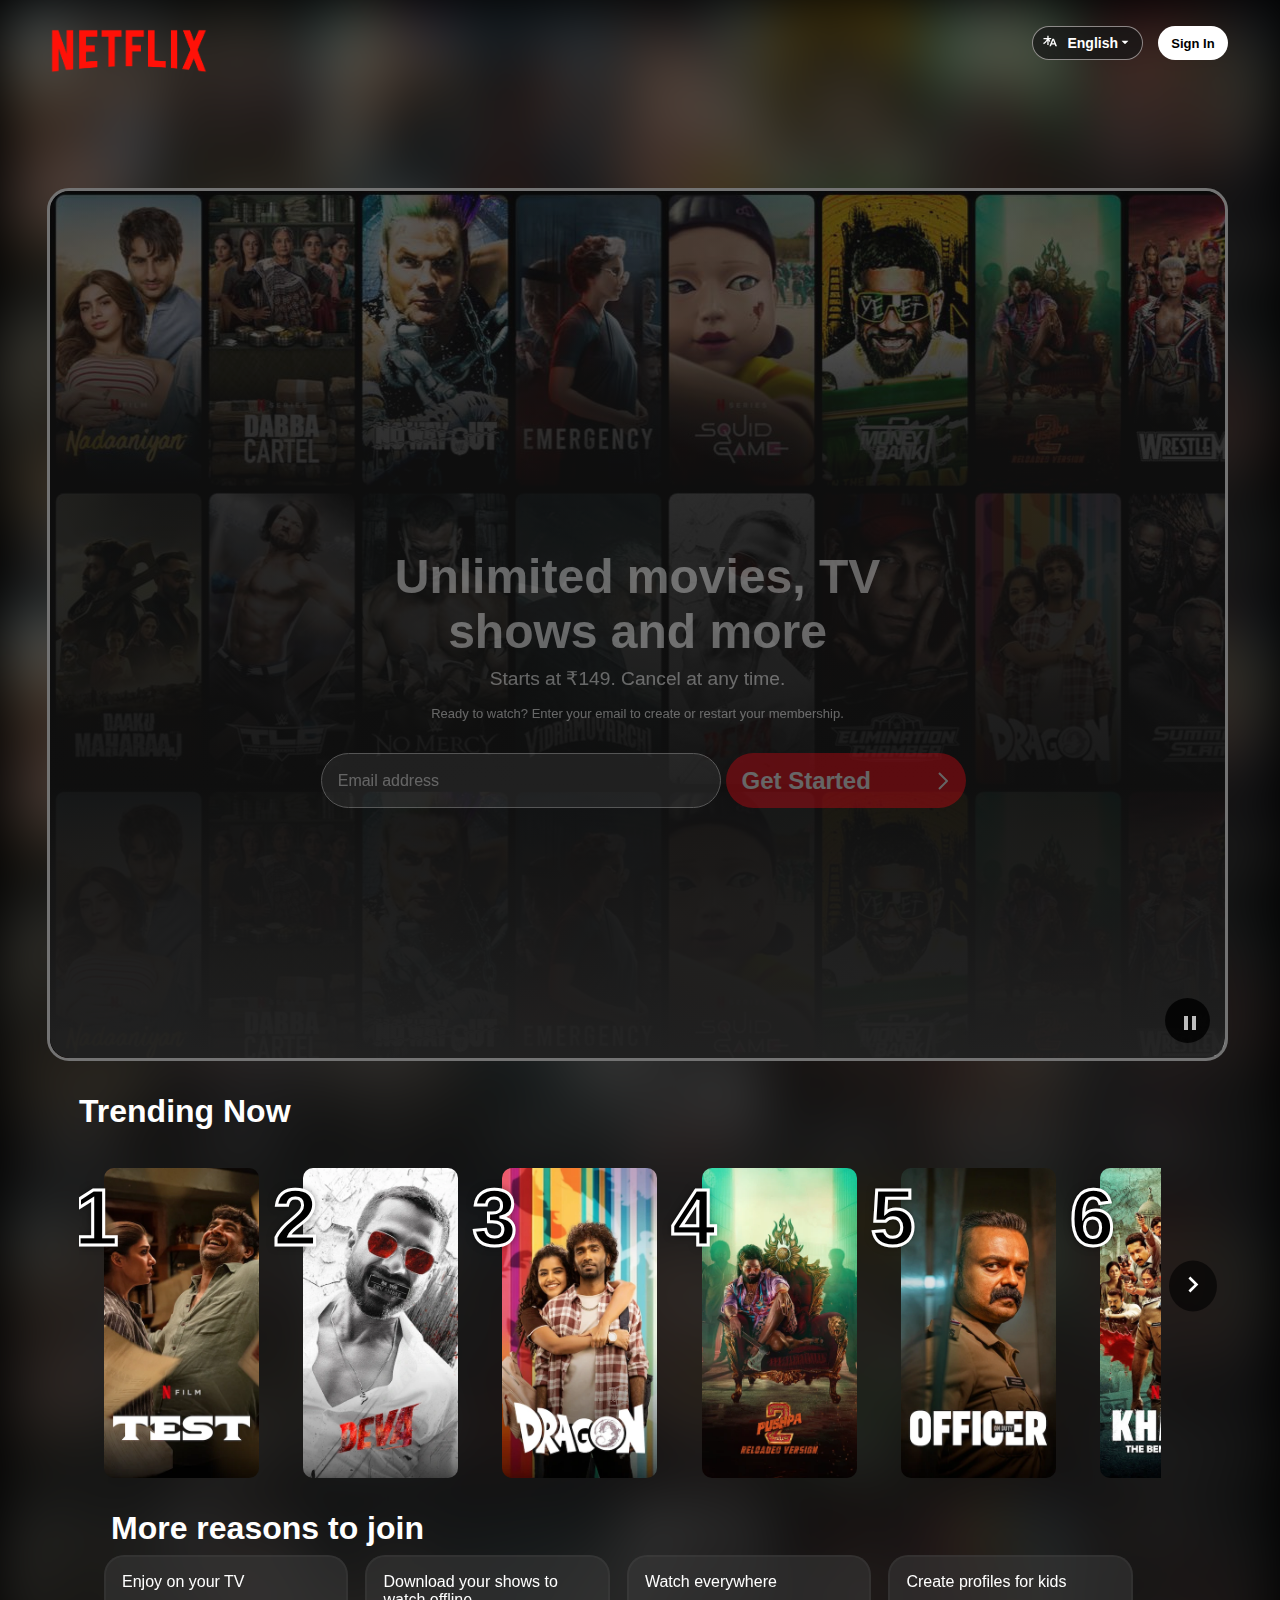
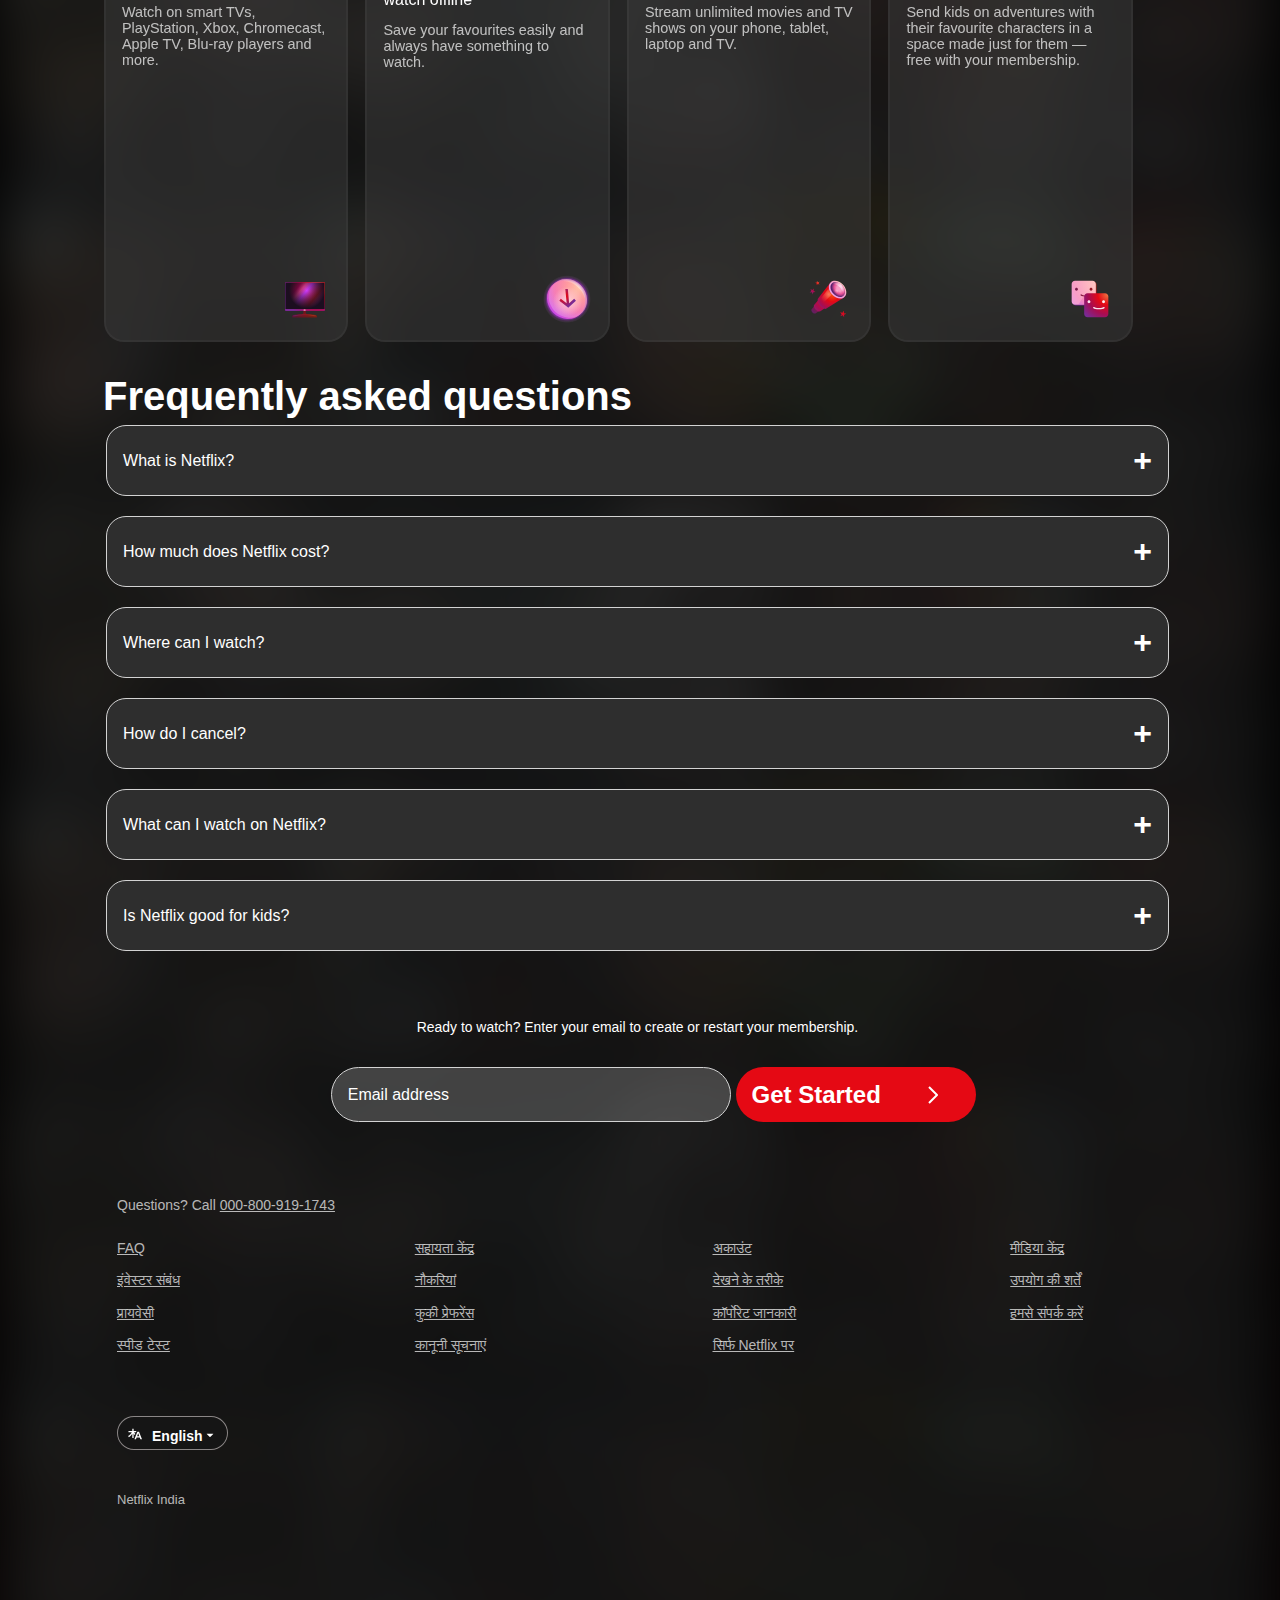
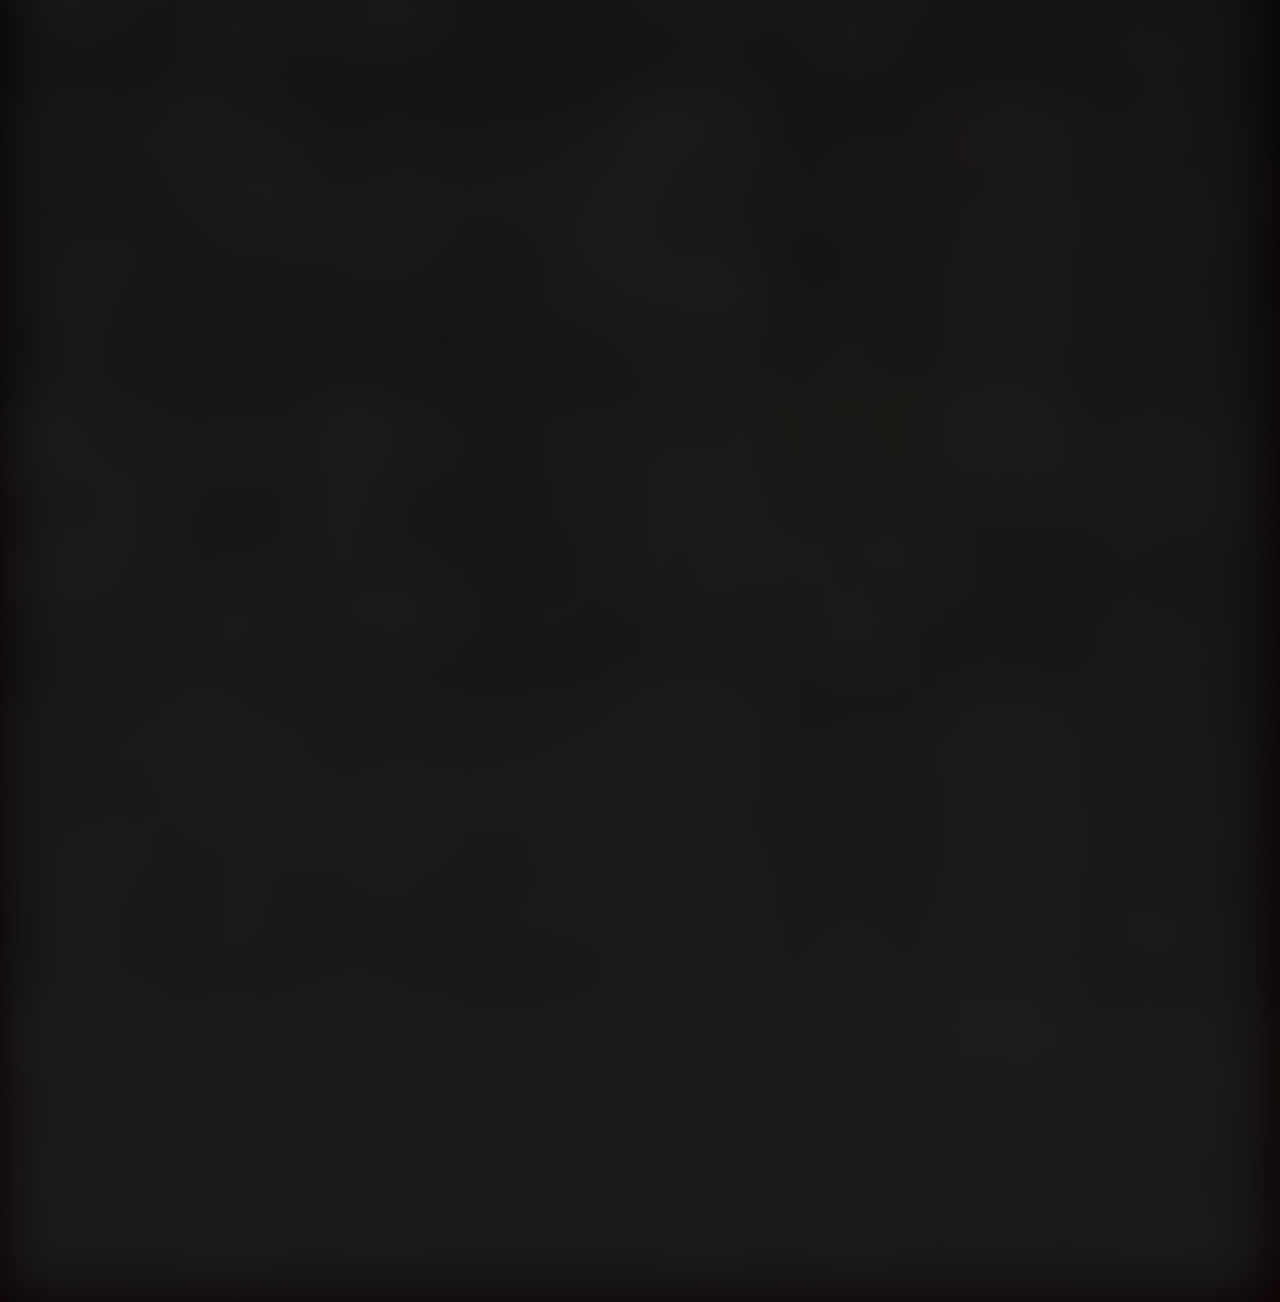
==== commit 90fae39d: "ADDED FOOTER CONTENT" ====
--- a/index.html
+++ b/index.html
@@ -336,6 +336,63 @@
                     </section>
                 </div>
             </main>
+            <footer class="footer">
+                <p class="footer-contact"
+                   data-lang="footerContact"
+                   data-en='Questions? Call <a href="tel:0008009191743">000-800-919-1743</a>'
+                   data-hi='कोई सवाल? <a href="tel:0008009191743">000-800-919-1743</a> पर कॉल करें'>
+                    Questions? Call <a href="tel:0008009191743">000-800-919-1743</a>
+                </p>
+                <div class="footer-links">
+                    <ul>
+                        <li><a href="#" data-lang="faq" data-en="FAQ" data-hi="FAQ">FAQ</a></li>
+                        <li><a href="#" data-lang="investor" data-en="Investor Relations" data-hi="इंवेस्टर संबंध">इंवेस्टर संबंध</a></li>
+                        <li><a href="#" data-lang="privacy" data-en="Privacy" data-hi="प्रायवेसी">प्रायवेसी</a></li>
+                        <li><a href="#" data-lang="speedTest" data-en="Speed Test" data-hi="स्पीड टेस्ट">स्पीड टेस्ट</a></li>
+                    </ul>
+                    <ul>
+                        <li><a href="#" data-lang="helpCentre" data-en="Help Centre" data-hi="सहायता केंद्र">सहायता केंद्र</a></li>
+                        <li><a href="#" data-lang="jobs" data-en="Jobs" data-hi="नौकरियां">नौकरियां</a></li>
+                        <li><a href="#" data-lang="cookie" data-en="Cookie Preferences" data-hi="कुकी प्रेफरेंस">कुकी प्रेफरेंस</a></li>
+                        <li><a href="#" data-lang="legal" data-en="Legal Notices" data-hi="कानूनी सूचनाएं">कानूनी सूचनाएं</a></li>
+                    </ul>
+                    <ul>
+                        <li><a href="#" data-lang="account" data-en="Account" data-hi="अकाउंट">अकाउंट</a></li>
+                        <li><a href="#" data-lang="ways" data-en="Ways to Watch" data-hi="देखने के तरीके">देखने के तरीके</a></li>
+                        <li><a href="#" data-lang="corporate" data-en="Corporate Information" data-hi="कॉर्पोरेट जानकारी">कॉर्पोरेट जानकारी</a></li>
+                        <li><a href="#" data-lang="onlyNetflix" data-en="Only on Netflix" data-hi="सिर्फ Netflix पर">सिर्फ Netflix पर</a></li>
+                    </ul>
+                    <ul>
+                        <li><a href="#" data-lang="media" data-en="Media Centre" data-hi="मीडिया केंद्र">मीडिया केंद्र</a></li>
+                        <li><a href="#" data-lang="terms" data-en="Terms of Use" data-hi="उपयोग की शर्तें">उपयोग की शर्तें</a></li>
+                        <li><a href="#" data-lang="contact" data-en="Contact Us" data-hi="हमसे संपर्क करें">हमसे संपर्क करें</a></li>
+                    </ul>
+                </div>
+                <div class="footerlanguage">
+                    <div class="language-container">
+                        <div class="svglanguage">
+                            <svg xmlns="http://www.w3.org/2000/svg" fill="none" role="img" viewBox="0 0 16 16" width="16" height="16">
+                                <path fill-rule="evenodd" clip-rule="evenodd" d="M10.7668 5.33333L10.5038 5.99715L9.33974 8.9355L8.76866 10.377L7.33333 14H9.10751L9.83505 12.0326H13.4217L14.162 14H16L12.5665 5.33333H10.8278H10.7668ZM10.6186 9.93479L10.3839 10.5632H11.1036H12.8856L11.6348 7.2136L10.6186 9.93479ZM9.52722 4.84224C9.55393 4.77481 9.58574 4.71045 9.62211 4.64954H6.41909V2H4.926V4.64954H0.540802V5.99715H4.31466C3.35062 7.79015 1.75173 9.51463 0 10.4283C0.329184 10.7138 0.811203 11.2391 1.04633 11.5931C2.55118 10.6795 3.90318 9.22912 4.926 7.57316V12.6667H6.41909V7.51606C6.81951 8.15256 7.26748 8.76169 7.7521 9.32292L8.31996 7.88955C7.80191 7.29052 7.34631 6.64699 6.9834 5.99715H9.06968L9.52722 4.84224Z" fill="currentColor">
+                                </path>
+                            </svg>
+                        </div>
+                        <label>
+                            <select class="language-dropdown">
+                                <option value="en-IN">English</option>
+                                <option value="hi-IN">हिन्दी</option>
+                            </select>
+                        </label>
+                        <span class="selected-language">English</span>
+                        <div class="svgdropdown">
+                            <svg xmlns="http://www.w3.org/2000/svg" fill="none" role="img" viewBox="0 0 16 16" width="16" height="16">
+                                <path fill-rule="evenodd" clip-rule="evenodd" d="M11.5976 6.5C11.7461 6.5 11.8204 6.67956 11.7154 6.78457L8.23574 10.2643C8.10555 10.3945 7.89445 10.3945 7.76425 10.2643L4.28457 6.78457C4.17956 6.67956 4.25393 6.5 4.40244 6.5H11.5976Z" fill="currentColor">
+                                </path>
+                            </svg>
+                        </div>
+                    </div>
+                </div>
+                <p class="footer-country" data-lang="footerCountry" data-en="Netflix India" data-hi="Netflix भारत">Netflix India</p>
+            </footer>
         </div>
     </div>
 </body>
--- a/style.css
+++ b/style.css
@@ -68,7 +68,7 @@
     padding-top: 16px;
     margin-right: 10px;
 }
-.navbarlanguage,.footerlanguage {
+.navbarlanguage{
     display: flex;
     align-items: center;
     justify-content: center;
@@ -192,7 +192,7 @@
     color: #ffffff;
 }
 .bannerContainer p {
-    font-size: 10px;
+    font-size: 13px;
     margin: 1rem 0;
     max-width: 600px;
     color: #ffffff;
@@ -211,8 +211,9 @@
     background-color: rgba(255, 255, 255, 0.2);
     color: #fff;
     font-size: 1rem;
-    width: 250px;
     border: 1px solid lightgrey;
+    height: 55px;
+    width: 400px;
 }
 .emailInputBox::placeholder {
     color: #fff;
@@ -223,7 +224,6 @@
     outline: none;
     border-radius: 50px;
     color: #fff;
-    font-size: 1rem;
     font-weight: 700;
     padding: 0.8rem 1rem;
     cursor: pointer;
@@ -231,8 +231,10 @@
     align-items: center;
     gap: 0.5rem;
     transition: background-color 0.2s ease-in;
-    width: 140px;
     justify-content: space-between;
+    height: 55px;
+    font-size: 1.5rem;
+    width: 240px;
 }
 .inputContainer svg{
     margin-left: -40px;
@@ -465,15 +467,80 @@
     justify-content: center;
     align-items: center;
     margin-bottom: 2rem;
+    margin-top: 3rem;
 }
 .getStartedSection p{
-    margin-bottom: 1rem
+    margin-bottom: 1rem;
+    font-size: 0.87rem;
+    font-weight: lighter;
 }
 .getStartedSection button{
-    width: 140px;
+    width: 240px;
     align-items: center;
     justify-content: space-between;
+    height: 55px;
+    font-size: 1.5rem;
+}
+.getStartedSection .emailInputBox{
+    height: 55px;
+    width: 400px;
 }
 .getStartedSection svg{
-    margin-left: -40px;
+    margin-left: -60px;
+}
+.footer {
+    color: rgba(255, 255, 255, 0.7);
+    padding: 40px 20px;
+    font-size: 14px;
+    line-height: 1.6;
+    margin-left: 65px;
+}
+.footer-contact {
+    margin-bottom: 20px;
+}
+.footer-contact a {
+    color: rgba(255, 255, 255, 0.7);
+    text-decoration: underline;
+}
+.footer-links {
+    display: grid;
+    grid-template-columns: repeat(auto-fill, minmax(150px, 1fr));
+    gap: 90px;
+    margin-bottom: 30px;
+}
+.footer-links ul {
+    list-style: none;
+    padding: 0;
+    margin: 0;
+}
+.footer-links a {
+    color: rgba(255, 255, 255, 0.7);
+    text-decoration: underline;
+    display: block;
+    margin-bottom: 10px;
+    transition: color 0.3s;
+    font-weight: normal;
+}
+.footer-links a:hover {
+    color: rgba(255, 255, 255, 0.7);
+}
+.footer-lang {
+    margin-bottom: 20px;
+}
+.footerlanguage{
+    justify-content: center;
+    background-color: rgba(22, 22, 22, 0.7);
+    border: 1px solid rgba(255, 248, 248, 0.5);
+    border-radius: 50px;
+    cursor: pointer;
+    padding: 7px 10px;
+    position: relative;
+    height: 34px;
+    width: fit-content;
+    margin-top: 50px;
+}
+.footer-country {
+    margin-top: 40px;
+    font-size: 13px;
+    color: rgba(255, 255, 255, 0.7);
 }